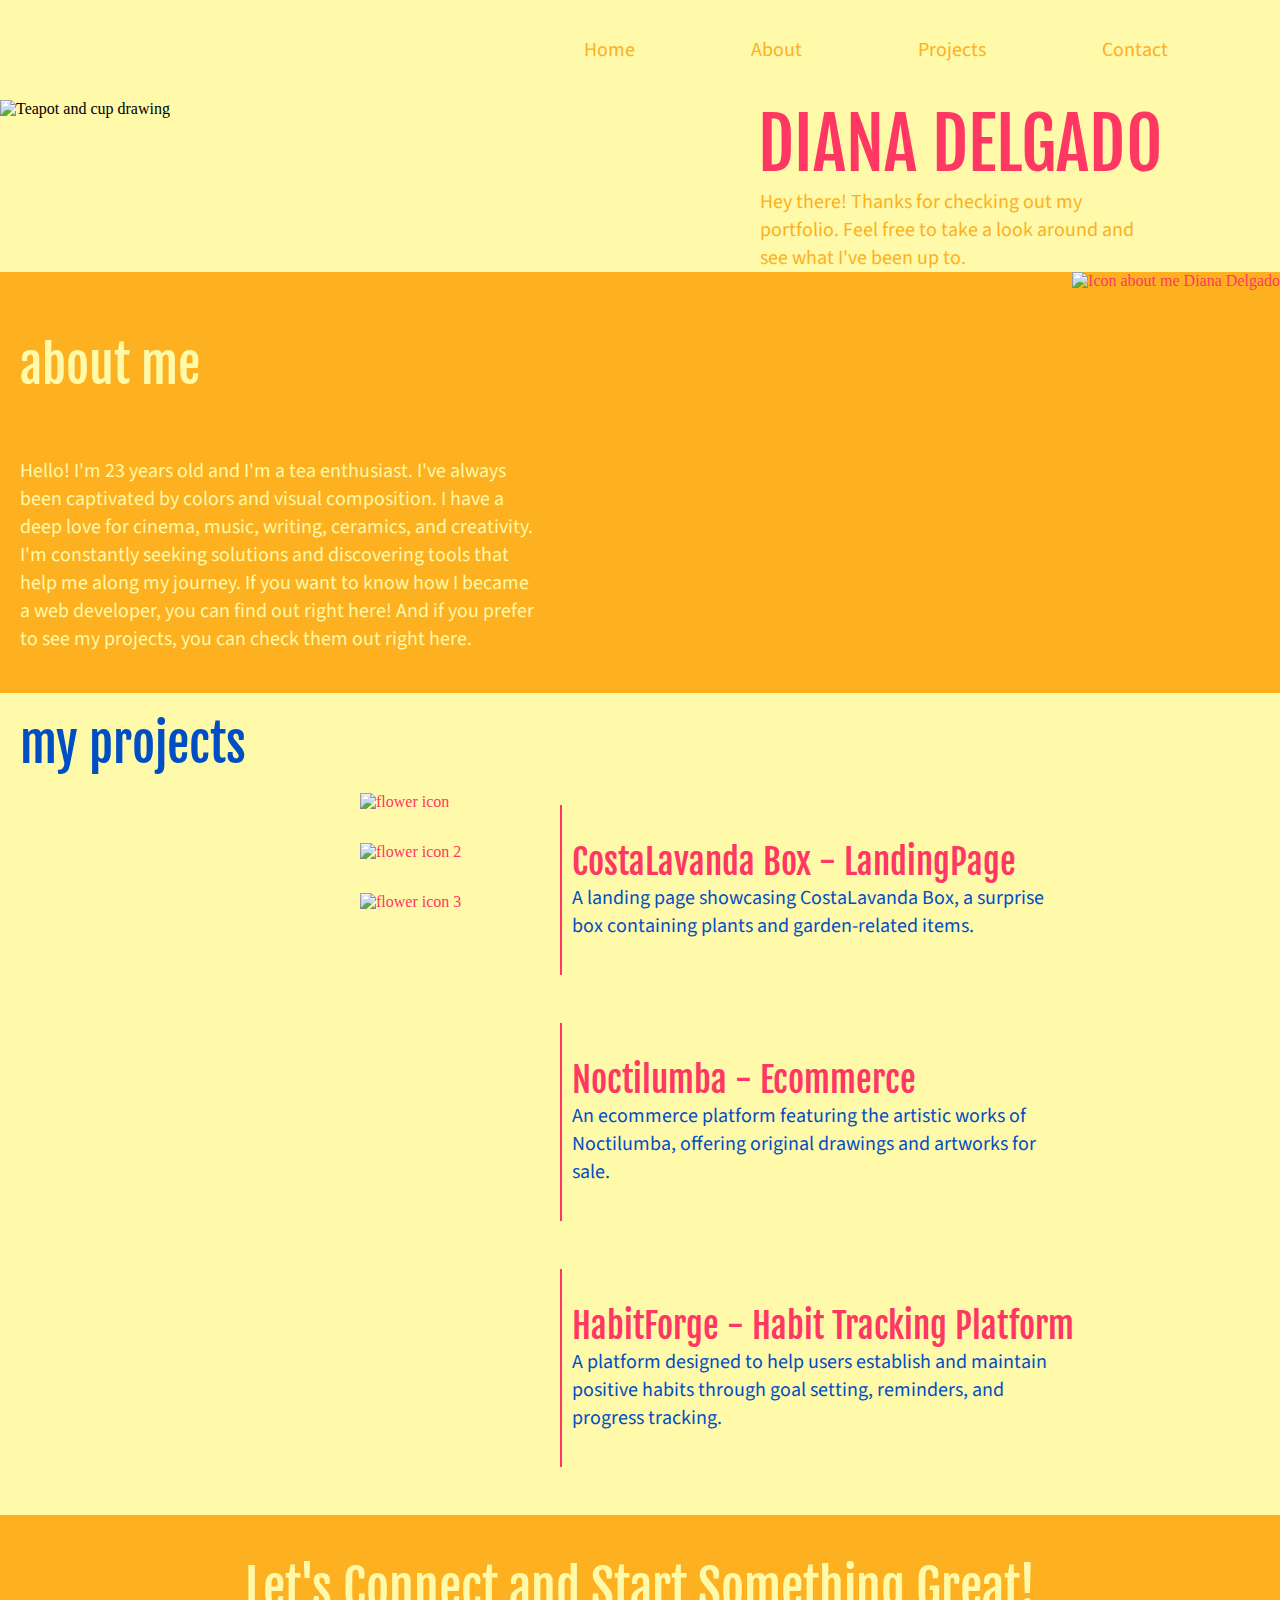
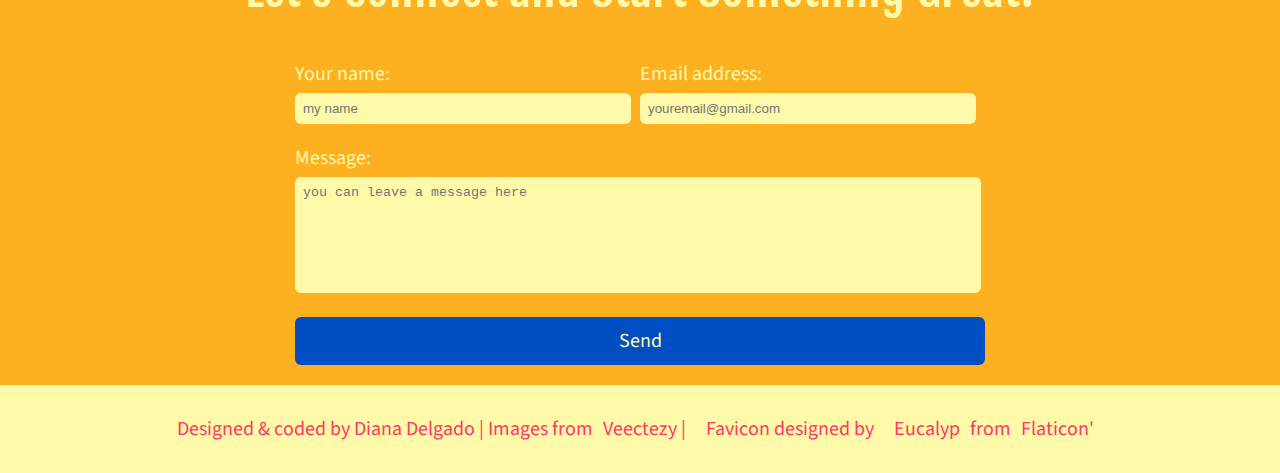
==== index.html @ bc4d961b "Add files via upload" ====
<!DOCTYPE html>
<html lang="en">
<head>
    <meta charset="UTF-8">
    <meta name="viewport" content="width=device-width, initial-scale=1.0">
    <link rel="stylesheet" href="styles.css">
    <link rel="icon" href="images/tea-favicon.png" type="image/x-icon">
    <title>Diana Delgado</title>   
    <link rel="preconnect" href="https://fonts.googleapis.com">
    <link rel="preconnect" href="https://fonts.gstatic.com" crossorigin>
    <link href="https://fonts.googleapis.com/css2?family=Yellowtail&display=swap" rel="stylesheet">
    <link href="https://fonts.googleapis.com/css2?family=Fjalla+One&family=Yellowtail&display=swap" rel="stylesheet">
    <link href="https://fonts.googleapis.com/css2?family=Fjalla+One&family=Source+Sans+3:ital,wght@0,200..900;1,200..900&family=Yellowtail&display=swap" rel="stylesheet">
</head>
<body>
    <!--Header-->
    <header id="header">
        <img src="" alt="">
        <nav>
            <ul>
                <li><a href="#home">Home</a></li>
                <li><a href="#about">About</a></li>
                <li><a href="#projects">Projects</a></li>
                <li><a href="#contact">Contact</a></li>
            </ul>
        </nav>
    </header>
    <!--Home-->
    <section id="home">
        <div id="container-home-left">
            <img src="images/teapot-and-cup.png" alt="Teapot and cup drawing">
        </div>
        <div id="container-home-right">
            <a href="#">
                <h1>DIANA DELGADO</h1>
            </a>
            <p>Hey there! Thanks for checking out my portfolio. Feel free to take a look around and see what I've been up to. </p>
            </a>
        </div>
    </section>
    <!--About me-->
    <section id="about" >
        <div id="container-about">
            <!--description-->
            <div id="left">
                <h2>about me</h2> 
                <p>Hello! I'm 23 years old and I'm a tea enthusiast. I've always been captivated by colors and visual composition. I have a deep love for cinema, music, writing, ceramics, and creativity. I'm constantly seeking solutions and discovering tools that help me along my journey. If you want to know how I became a web developer, you can find out <a href="about-me.html"> right here!</a>  And if you prefer to see my projects, you can check them out <a href="#projects"> right here.</a> </p>
            </div>               
            <!--Icon-->
            <div id="right">
                <a href="aboutme.html">
                    <img src="images/icon-about-me.png" alt="Icon about me Diana Delgado">
                </a>
            </div>
        </div>
    </section>
    <!--Projects-->
    <section id="projects" >
        <div id="container-title"> 
            <h2>my projects</h2>
        </div>
        <div id="container-projects-img">
            <!--Project 1-->
            <a href="#">
                <img src="images/camelliaall.png" alt="flower icon" class="image-project">
            </a>
            <!--Project 2-->
            <a href="#">
            <img src="images/camelliaall-1.png" alt="flower icon 2" class="image-project">
            </a>
            <!--Project 3-->
            <a href="#">
                <img src="images/camelliaall-2.png" alt="flower icon 3" class="image-project">
            </a>
        </div>
        <div id="container-projects-details">
            <!--Project 1-->
            <div class="project-details">
                <a href="#">
                    <h3 class="project-title">CostaLavanda Box - LandingPage</h>
                </a>
                <p class="project-description">A landing page showcasing CostaLavanda Box, a surprise box containing plants and garden-related items.</p>
            </div>
            <!--Project 2-->
            <div class="project-details">
                <a href="#">
                    <h3 class="project-title">Noctilumba - Ecommerce</h>
                </a>
                <p class="project-description">An ecommerce platform featuring the artistic works of Noctilumba, offering original drawings and artworks for sale.</p>
            </div>
            <!--Project 3-->
            <div class="project-details">
                <a href="#">
                    <h3 class="project-title">HabitForge - Habit Tracking Platform</h>
                </a>
                <p class="project-description">A platform designed to help users establish and maintain positive habits through goal setting, reminders, and progress tracking.</p>
            </div>
        </div>
    </section>
    <!--Contact-->
    <div id="contact" >
        <h2>Let's Connect and Start Something Great!</h2>
        <div id="container-form">
            <form>
                <div id="form-personal-information">
                    <div class="form-group">
                        <label for="name">Your name:</label>
                        <input type="text" id="name" name="name" placeholder="my name" required>
                    </div>
                    <div class="form-group">
                        <label for="email">Email address:</label>
                        <input type="email" id="email" name="email" placeholder="youremail@gmail.com" required>
                    </div>
                </div>
                <div class="form-group">
                    <label for="message">Message:</label>
                    <textarea id="message" name="message" placeholder="you can leave a message here" required></textarea>
                </div>
                <input type="submit" value="Send">
            </form>
        </div>
    </div>    
    <footer>
        <p>  Designed & coded by Diana Delgado | Images from<a href="https://es.vecteezy.com">Veectezy | <div> Favicon designed by<a href="https://www.flaticon.es/autores/eucalyp" title="Eucalyp">Eucalyp</a>from<a href="https://www.flaticon.es/" title="Flaticon">Flaticon'</a></div>
        </a></p>
    </footer>
</body> 
</html>

<!--This project was created by Diana Delgado for Jovenes a Programar. Last update: July 2024-->
---- styles.css ----
/*Fonts: 

    font-family: "Yellowtail", cursive;
    font-weight: 400;
    font-style: normal; 

    font-family: "Fjalla One", sans-serif;
    font-weight: 400;
    font-style: normal;

    font-family: "Source Sans 3", sans-serif;
    font-optical-sizing: auto;
    font-weight: <weight>;
    font-style: normal;*/

/*===GENERALITIES===*/
body {
    margin: 0;
    padding: 0;
    background: #fdb020;
}

a{
    text-decoration: none;
    color:#ff3863;
}

/*===HEADER===*/
#header {
    display: flex;
    justify-content: space-between;
    align-items: center;
    padding: 1rem;
    color: #ff3863;
    background: #fff9aa;
    font-family: "Source Sans 3", sans-serif;
    font-optical-sizing: auto;
    font-weight: 400;
    font-size: 20px;
}

#header nav ul {
    list-style-type: none;
}

#header nav ul li {
    display: inline-block;
    margin-right: 5rem;
}

#header nav ul li a {
    text-decoration: none;
    color: #fdb020;
    padding: 0.5rem 1rem;
}

#header nav ul li a:hover {
    color: #ff3863;
}

/*===HOME===*/
#home{
    background-color: #fff9aa;
    display: flex;
}

#container-home-left{
    flex: 1;
}

#container-home-left img{
    height: 500px;
}

#container-home-right{
    flex: 1;
    display: flex;
    flex-direction: column;
    justify-content: center;
    align-items: center;
}

#container-home-right h1{
    margin: 0;
    font-family: "Fjalla One", sans-serif;
    font-weight: 400;
    font-size: 70px;
    color:#ff3863;
}

#container-home-right p{
    max-width: 400px;
    margin: 0;
    font-size: 20px;
    font-family: "Source Sans 3", sans-serif;
    font-optical-sizing: auto;
    font-weight: 400;
    color: #fdb020;
}


/*===ABOUT===*/

/*general*/
#about{
    background-color: #fdb020;
}

#container-about{
    display: flex;
}

/*left information*/
#left{
    padding: 20px;
    flex: 1;
    left: 50px;
    display: flex;
    flex-direction: column;
    justify-content: center;
}

#left h2{
    font-family: "Fjalla One", sans-serif;
    font-weight: 400;
    color: #fff9aa;
    font-size: 50px;
}

#left p{
    font-size: 20px;
    font-family: "Source Sans 3", sans-serif;
    font-optical-sizing: auto;
    font-weight: 400;
    color: #fff9aa;
    display: inline-block;
}

#left p a{
    color: #fff9aa;
    position: relative;
    text-decoration: none;
}

#left p a:hover{
    color:#004EC3;
}
/*right my icon image*/
#right img{
    width: 800px;
}

#right{
    flex: 1.40;
    display: flex;
    flex-direction: column;
    align-items: end;
}

/*About me page */

#aboutme{
    background-color: #fff9aa;
    display: flex;
    align-items: center;
    align-content: center;
}
#aboutme h1{
    font-family: "Fjalla One", sans-serif;
    font-weight: 400;
    font-style: normal;
    font-size: 70px;
    color:#ff3863;
    text-align: center;

}
#aboutme p{
    font-family: "Source Sans 3", sans-serif;
    font-optical-sizing: auto;
    font-weight: 400;
    font-style: normal;
    font-size: 25px;
    max-width: 80%;
    color: #fdb020;
    text-align: left;
    margin-left: 200px;
}
#aboutme p a{
    color: #fdb020;
}
#aboutme p a:hover{
    color:#ff3863;
}


#aboutme footer{
    font-family: "Source Sans 3", sans-serif;
    font-optical-sizing: auto;
    font-weight: 400;
    font-size: 20px;
    color: #fdb020;
    padding: 0;
}

/*===PROJECTS===*/

/*general*/
#projects{
    background-color: #fff9aa;
    display: flex;
}

/*title*/
#container-title{
    flex: 1;
}

#container-title h2{
    font-family: "Fjalla One", sans-serif;
    font-weight: 400;
    color: #004EC3;
    font-size: 50px;
    margin: 20px;
}

/*images*/
#container-projects-img{
    flex: 0.50;
    display: flex;
    flex-direction: column;
    margin-top: 100px;
}
.image-project{
    width: 200px;
    margin-bottom: 2rem;
    
}

/*details*/
#container-projects-details{
    flex: 2;
    display: flex;
    flex-direction: column;
    text-align: start;
    margin-left: 20px;
    margin-top: 7rem;
}
.project-title{
    font-family: "Fjalla One", sans-serif;
    font-weight: 400;
    font-style: normal;
    font-size: 35px;
    color:#ff3863;
    padding-left: 10px;
}

.project-title a:hover{
    color:#004EC3;
}

.project-description{
    max-width: 500px;
    margin: 0;
    font-size: 20px;
    font-family: "Source Sans 3", sans-serif;
    font-optical-sizing: auto;
    font-weight: 400;
    color: #004ec3;
}

.project-details{
    margin-bottom: 3rem;
    border-left: #ff3863 solid 2px;
}


/*===CONTACT===*/

#contact h2 {
    text-align: center;
    color: #fff9aa; 
    font-family: "Fjalla One", sans-serif;
    font-weight: 400;
    font-size: 50px;
}

#container-form{
    display: flex;
    flex-direction: column;
    align-items: center;
}

form {
    max-width: 700px;
    background-color: #fdb020;
}

#form-personal-information {
    display: flex;
    justify-content: space-between;
}

.form-group {
    flex: 1;
    margin-bottom: 20px;
}

.form-group label {
    display: block;
    margin-bottom: 5px;
    color: #fff9aa;
    font-family: "Source Sans 3", sans-serif;
    font-optical-sizing: auto;
    font-weight: 400;
    font-size: 20px;
}

#name, #email{
    width: 320px;
}

.form-group input,
.form-group textarea {
    width: 100%;
    padding: 8px;
    border: 0;
    background-color: #fff9aa;
    border-radius: 6px;
}

.form-group textarea {
    height: 100px;
    width: 670px;
    resize:none;
    overflow-y: auto;
}
form input[type="submit"] {
    width: 690px;
    background-color: #004EC3; 
    color: #fff9aa;
    border: none;
    padding: 10px 20px;
    text-align: center;
    text-decoration: none;
    font-size: 16px;
    cursor: pointer;
    border-radius: 6px;
    transition: background-color 0.3s;
    font-family: "Source Sans 3", sans-serif;
    font-optical-sizing: auto;
    font-weight: 400;
    font-size: 20px;
}

form input[type="submit"]:hover {
    background-color: #02337e; 
}

/*===FOOTER===*/


footer {
    background-color: #fff9aa;
    color: #ff3863;
    padding: 10px;
    margin-top: 20px;
    display: flex;
    justify-content: center;
    align-items: center;
    font-family: "Source Sans 3", sans-serif;
    font-optical-sizing: auto;
    font-weight: 400;
    font-size: 20px;
}

footer a {
    color: #ff3863;
    text-decoration: none;
    padding: 0 10px;
}

footer a:hover {
    color:#004EC3
}
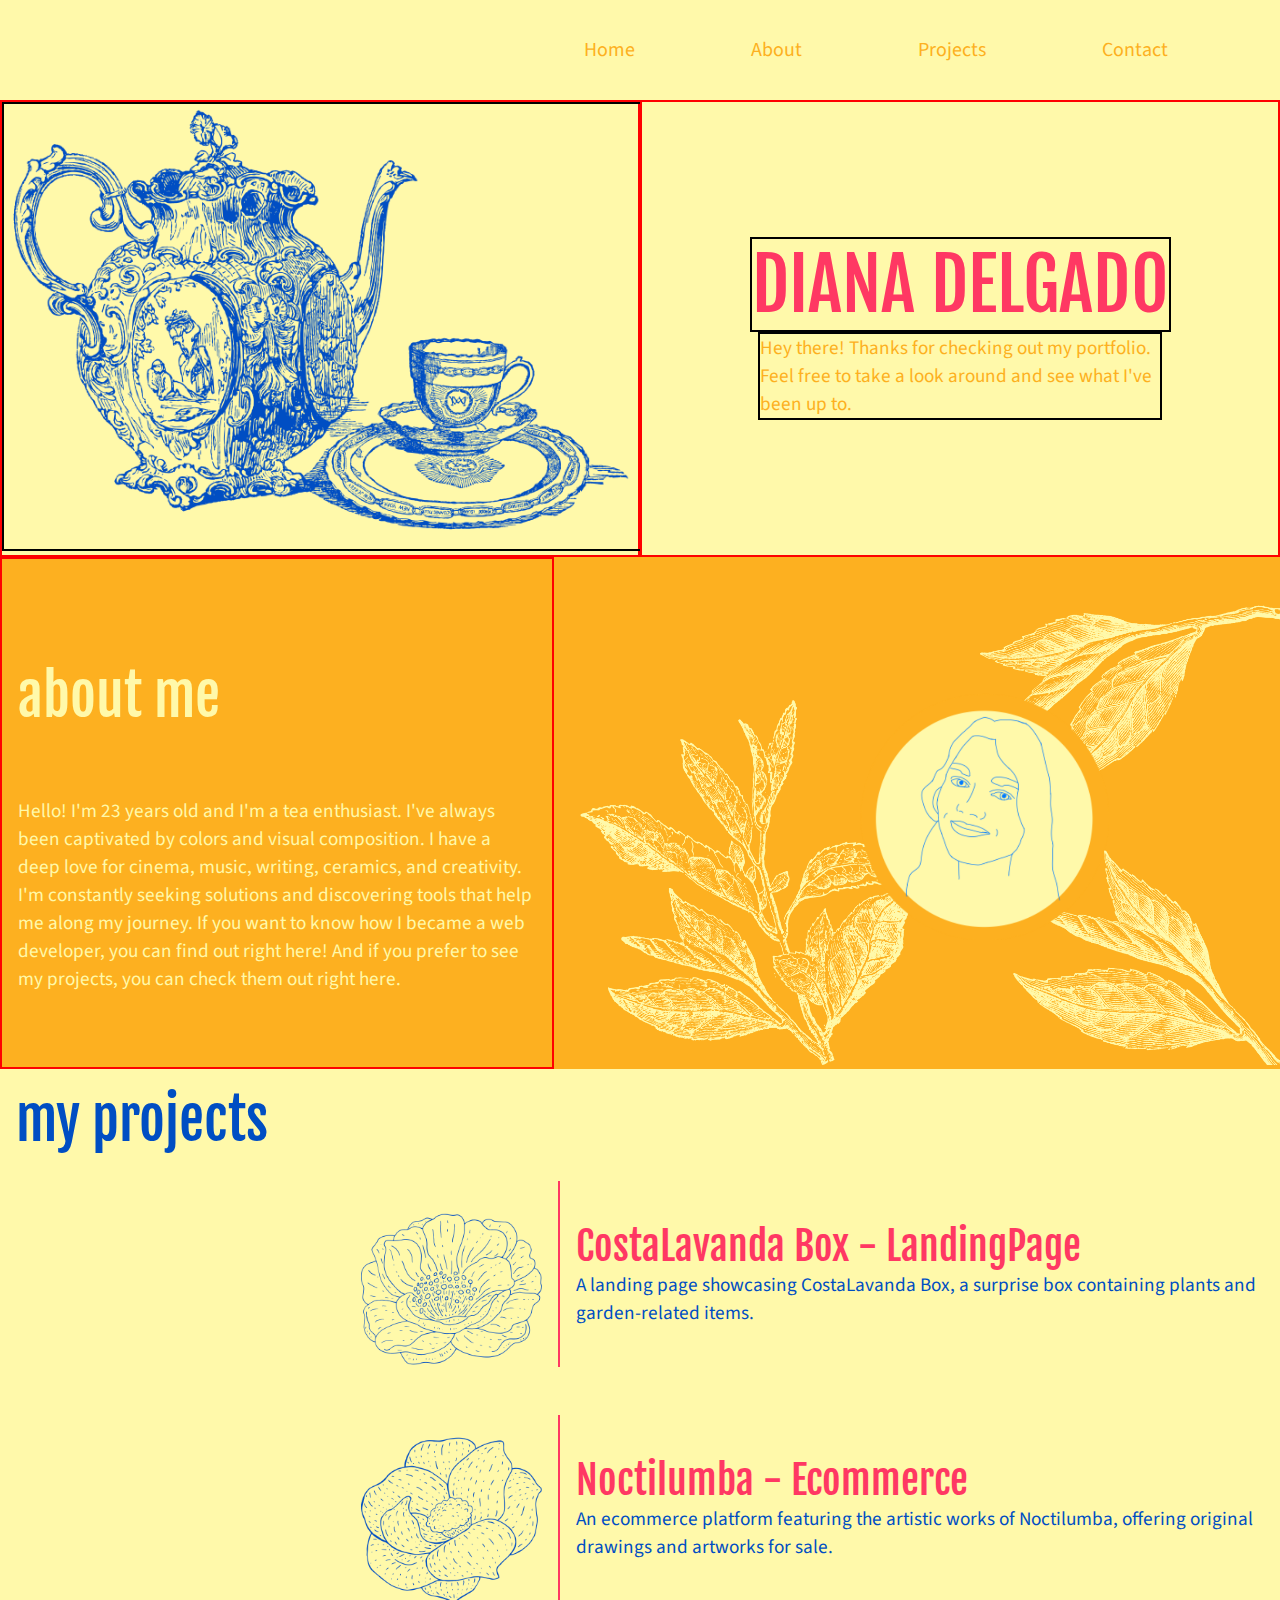
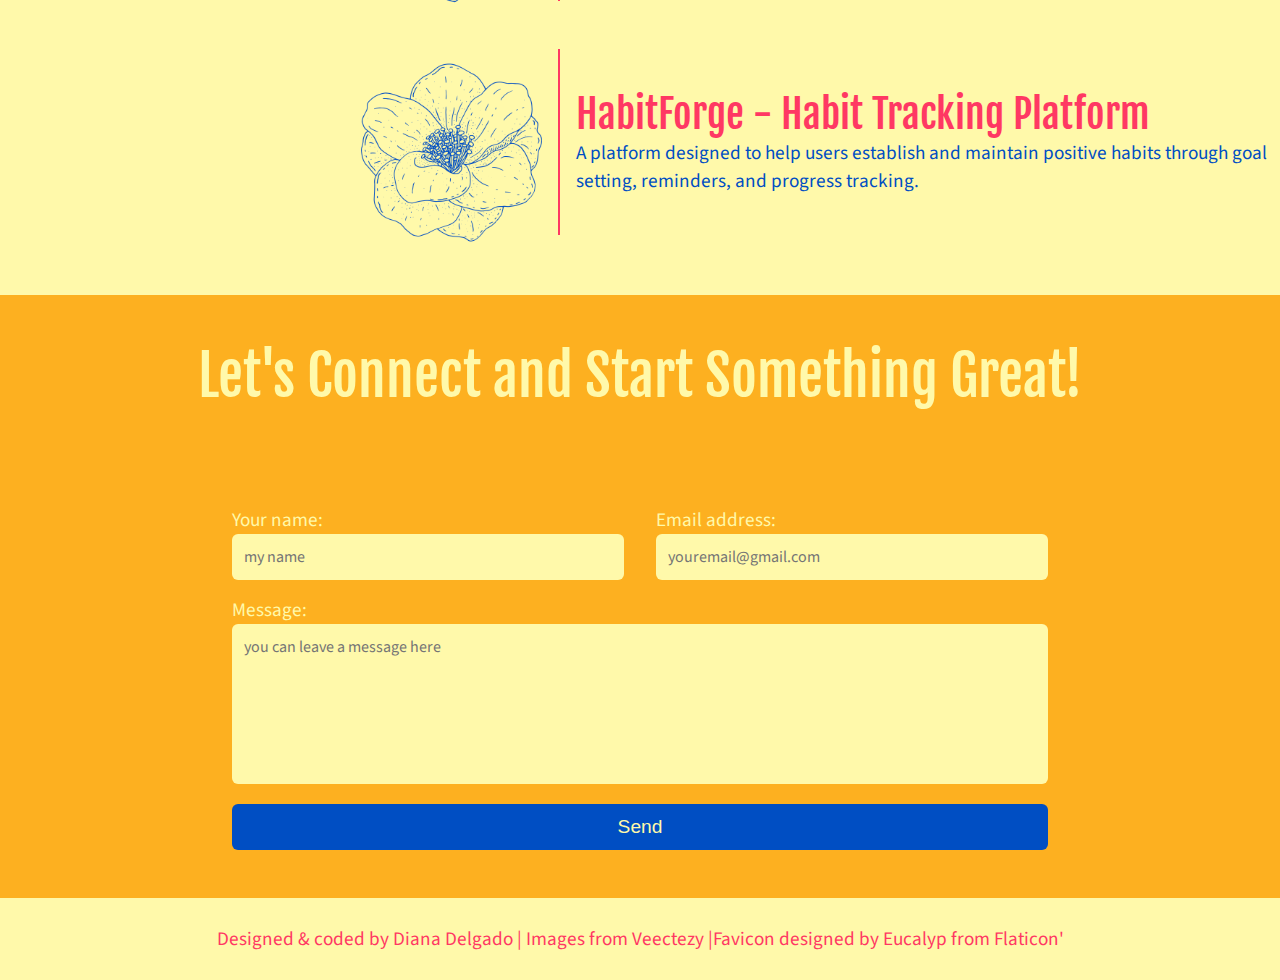
==== commit d4a5b163: "Cambios de unidades de medidas" ====
--- a/index.html
+++ b/index.html
@@ -42,13 +42,13 @@
     <section id="about" >
         <div id="container-about">
             <!--description-->
-            <div id="left">
+            <div id="left"> <!--Left-->
                 <h2>about me</h2> 
                 <p>Hello! I'm 23 years old and I'm a tea enthusiast. I've always been captivated by colors and visual composition. I have a deep love for cinema, music, writing, ceramics, and creativity. I'm constantly seeking solutions and discovering tools that help me along my journey. If you want to know how I became a web developer, you can find out <a href="about-me.html"> right here!</a>  And if you prefer to see my projects, you can check them out <a href="#projects"> right here.</a> </p>
             </div>               
             <!--Icon-->
-            <div id="right">
-                <a href="aboutme.html">
+            <div id="right"> <!--Right-->
+                <a href="about-me.html">
                     <img src="images/icon-about-me.png" alt="Icon about me Diana Delgado">
                 </a>
             </div>
@@ -98,7 +98,7 @@
         </div>
     </section>
     <!--Contact-->
-    <div id="contact" >
+    <section id="contact" >
         <h2>Let's Connect and Start Something Great!</h2>
         <div id="container-form">
             <form>
@@ -119,9 +119,10 @@
                 <input type="submit" value="Send">
             </form>
         </div>
-    </div>    
+    </section>   
+    <!--Footer-->
     <footer>
-        <p>  Designed & coded by Diana Delgado | Images from<a href="https://es.vecteezy.com">Veectezy | <div> Favicon designed by<a href="https://www.flaticon.es/autores/eucalyp" title="Eucalyp">Eucalyp</a>from<a href="https://www.flaticon.es/" title="Flaticon">Flaticon'</a></div>
+        <p>  Designed & coded by Diana Delgado  |  Images from <a href="https://es.vecteezy.com">Veectezy  |   <div> Favicon designed by <a href="https://www.flaticon.es/autores/eucalyp" title="Eucalyp"> Eucalyp </a>from <a href="https://www.flaticon.es/" title="Flaticon">Flaticon'</a></div>
         </a></p>
     </footer>
 </body> 
--- a/styles.css
+++ b/styles.css
@@ -1,5 +1,4 @@
 /*Fonts: 
-
     font-family: "Yellowtail", cursive;
     font-weight: 400;
     font-style: normal; 
@@ -11,13 +10,19 @@
     font-family: "Source Sans 3", sans-serif;
     font-optical-sizing: auto;
     font-weight: <weight>;
-    font-style: normal;*/
+    font-style: normal;
+    
+    
+    Recomendaciones: usar REM Y PORCENTAJES */
+
 
 /*===GENERALITIES===*/
+
 body {
     margin: 0;
     padding: 0;
     background: #fdb020;
+    font-size: 1rem;
 }
 
 a{
@@ -36,7 +41,7 @@
     font-family: "Source Sans 3", sans-serif;
     font-optical-sizing: auto;
     font-weight: 400;
-    font-size: 20px;
+    font-size: 1.25rem;
 }
 
 #header nav ul {
@@ -49,7 +54,6 @@
 }
 
 #header nav ul li a {
-    text-decoration: none;
     color: #fdb020;
     padding: 0.5rem 1rem;
 }
@@ -66,10 +70,12 @@
 
 #container-home-left{
     flex: 1;
+    border: red 2px solid;
 }
 
 #container-home-left img{
-    height: 500px;
+    width:  100%;
+    border: black 2px solid;
 }
 
 #container-home-right{
@@ -78,24 +84,29 @@
     flex-direction: column;
     justify-content: center;
     align-items: center;
+    border: red 2px solid;
 }
 
 #container-home-right h1{
     margin: 0;
     font-family: "Fjalla One", sans-serif;
     font-weight: 400;
-    font-size: 70px;
+    font-size: 4.5rem;
     color:#ff3863;
+    border: black 2px solid;
+
 }
 
 #container-home-right p{
     max-width: 400px;
     margin: 0;
-    font-size: 20px;
+    font-size:  1.2rem;
     font-family: "Source Sans 3", sans-serif;
     font-optical-sizing: auto;
     font-weight: 400;
     color: #fdb020;
+    border: black 2px solid;
+
 }
 
 
@@ -106,29 +117,30 @@
     background-color: #fdb020;
 }
 
-#container-about{
+#about #container-about{
     display: flex;
 }
 
 /*left information*/
-#left{
-    padding: 20px;
-    flex: 1;
-    left: 50px;
+#about #container-about #left{
+    padding: 1rem;
+    flex: 1;
     display: flex;
     flex-direction: column;
     justify-content: center;
-}
-
-#left h2{
-    font-family: "Fjalla One", sans-serif;
-    font-weight: 400;
-    color: #fff9aa;
-    font-size: 50px;
+    border: red 2px solid;
+
+}
+
+#about #container-about #left h2{
+    font-family: "Fjalla One", sans-serif;
+    font-weight: 400;
+    color: #fff9aa;
+    font-size: 3.5rem;
 }
 
 #left p{
-    font-size: 20px;
+    font-size: 1.2rem;
     font-family: "Source Sans 3", sans-serif;
     font-optical-sizing: auto;
     font-weight: 400;
@@ -147,7 +159,7 @@
 }
 /*right my icon image*/
 #right img{
-    width: 800px;
+    width: 100%;
 }
 
 #right{
@@ -157,50 +169,6 @@
     align-items: end;
 }
 
-/*About me page */
-
-#aboutme{
-    background-color: #fff9aa;
-    display: flex;
-    align-items: center;
-    align-content: center;
-}
-#aboutme h1{
-    font-family: "Fjalla One", sans-serif;
-    font-weight: 400;
-    font-style: normal;
-    font-size: 70px;
-    color:#ff3863;
-    text-align: center;
-
-}
-#aboutme p{
-    font-family: "Source Sans 3", sans-serif;
-    font-optical-sizing: auto;
-    font-weight: 400;
-    font-style: normal;
-    font-size: 25px;
-    max-width: 80%;
-    color: #fdb020;
-    text-align: left;
-    margin-left: 200px;
-}
-#aboutme p a{
-    color: #fdb020;
-}
-#aboutme p a:hover{
-    color:#ff3863;
-}
-
-
-#aboutme footer{
-    font-family: "Source Sans 3", sans-serif;
-    font-optical-sizing: auto;
-    font-weight: 400;
-    font-size: 20px;
-    color: #fdb020;
-    padding: 0;
-}
 
 /*===PROJECTS===*/
 
@@ -219,8 +187,8 @@
     font-family: "Fjalla One", sans-serif;
     font-weight: 400;
     color: #004EC3;
-    font-size: 50px;
-    margin: 20px;
+    font-size: 3.5rem;
+    margin: 1rem;
 }
 
 /*images*/
@@ -228,12 +196,12 @@
     flex: 0.50;
     display: flex;
     flex-direction: column;
-    margin-top: 100px;
-}
+    margin-top: 8rem;
+}
+
 .image-project{
-    width: 200px;
-    margin-bottom: 2rem;
-    
+    width: 100%;
+    margin-bottom: 3rem;
 }
 
 /*details*/
@@ -242,16 +210,16 @@
     display: flex;
     flex-direction: column;
     text-align: start;
-    margin-left: 20px;
+    margin-left: 1rem;
     margin-top: 7rem;
 }
 .project-title{
     font-family: "Fjalla One", sans-serif;
     font-weight: 400;
     font-style: normal;
-    font-size: 35px;
+    font-size: 2.5rem;
     color:#ff3863;
-    padding-left: 10px;
+    padding-left: 1rem;
 }
 
 .project-title a:hover{
@@ -259,9 +227,9 @@
 }
 
 .project-description{
-    max-width: 500px;
+    max-width: 100%; 
     margin: 0;
-    font-size: 20px;
+    font-size: 1.2rem;
     font-family: "Source Sans 3", sans-serif;
     font-optical-sizing: auto;
     font-weight: 400;
@@ -281,80 +249,78 @@
     color: #fff9aa; 
     font-family: "Fjalla One", sans-serif;
     font-weight: 400;
-    font-size: 50px;
-}
-
-#container-form{
-    display: flex;
-    flex-direction: column;
-    align-items: center;
+    font-size: 3.5rem;
+}
+
+#container-form {
+    display: flex;
+    justify-content: center;
+    padding: 1rem;
 }
 
 form {
-    max-width: 700px;
-    background-color: #fdb020;
+    max-width: 55rem;
+    width: 100%; 
+    background-color: transparent;
+    padding: 2rem; /* Espacio interno alrededor del formulario */
+    box-sizing: border-box;
 }
 
 #form-personal-information {
     display: flex;
     justify-content: space-between;
+    gap: 2rem;
 }
 
 .form-group {
     flex: 1;
-    margin-bottom: 20px;
-}
-
-.form-group label {
-    display: block;
-    margin-bottom: 5px;
-    color: #fff9aa;
-    font-family: "Source Sans 3", sans-serif;
-    font-optical-sizing: auto;
-    font-weight: 400;
-    font-size: 20px;
-}
-
-#name, #email{
-    width: 320px;
+    margin-bottom: 1rem;
+}
+
+.form-group label{
+    color: #fff9aa;
+    font-family: "Source Sans 3", sans-serif;
+    font-optical-sizing: auto;
+    font-weight: 400;
+    font-size: 1.2rem;
 }
 
 .form-group input,
 .form-group textarea {
     width: 100%;
-    padding: 8px;
-    border: 0;
+    padding: 0.75rem;
     background-color: #fff9aa;
     border-radius: 6px;
+    border: 0;
+    font-size: 1rem;
+    font-family: "Source Sans 3", sans-serif;
+    font-optical-sizing: auto;
+    font-weight: 400;
+    box-sizing: border-box;
 }
 
 .form-group textarea {
-    height: 100px;
-    width: 670px;
-    resize:none;
-    overflow-y: auto;
-}
+    height: 10rem;
+    resize: none;
+}
+
 form input[type="submit"] {
-    width: 690px;
+    width: 100%;
+    padding: 0.75rem;
     background-color: #004EC3; 
     color: #fff9aa;
     border: none;
-    padding: 10px 20px;
-    text-align: center;
-    text-decoration: none;
-    font-size: 16px;
     cursor: pointer;
     border-radius: 6px;
     transition: background-color 0.3s;
-    font-family: "Source Sans 3", sans-serif;
-    font-optical-sizing: auto;
-    font-weight: 400;
-    font-size: 20px;
+    font-size: 1.2rem;
 }
 
 form input[type="submit"]:hover {
-    background-color: #02337e; 
-}
+    background-color: #02337e;
+}
+
+
 
 /*===FOOTER===*/
 
@@ -362,21 +328,20 @@
 footer {
     background-color: #fff9aa;
     color: #ff3863;
-    padding: 10px;
-    margin-top: 20px;
+    padding: 0.5rem;
     display: flex;
     justify-content: center;
     align-items: center;
     font-family: "Source Sans 3", sans-serif;
     font-optical-sizing: auto;
     font-weight: 400;
-    font-size: 20px;
+    font-size: 1.2rem;
 }
 
 footer a {
     color: #ff3863;
     text-decoration: none;
-    padding: 0 10px;
+    
 }
 
 footer a:hover {
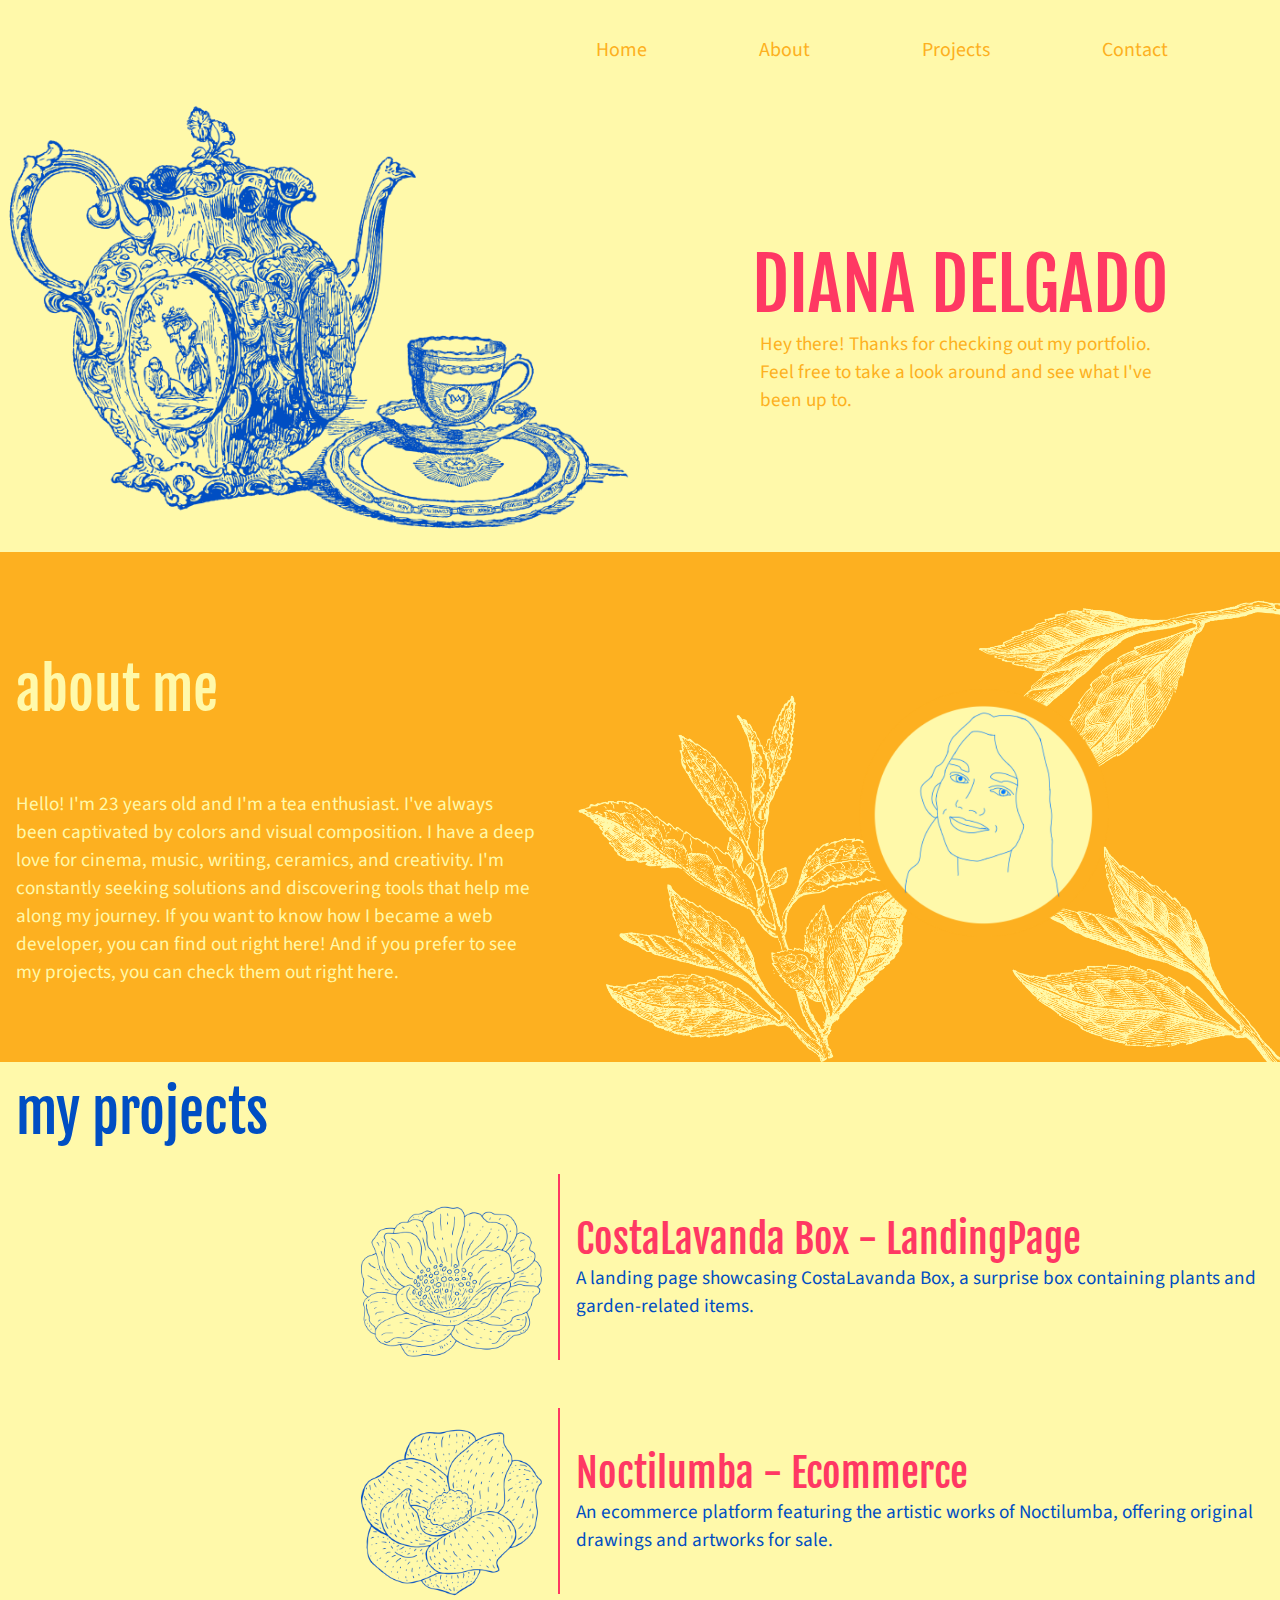
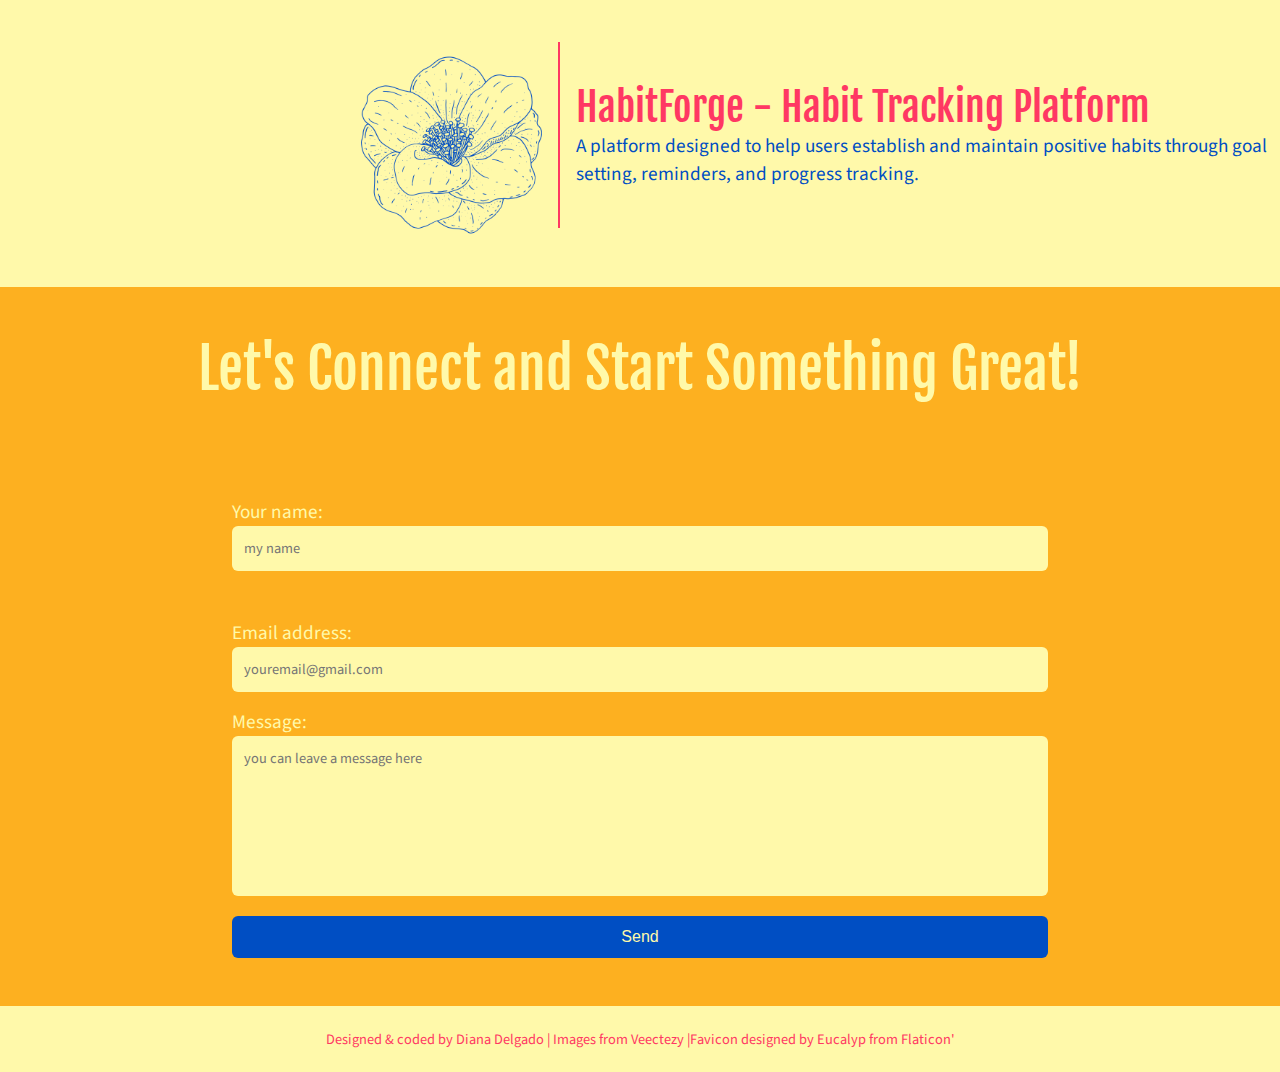
==== commit 83d774ae: "avanzando en el diseño responsive" ====
--- a/index.html
+++ b/index.html
@@ -6,18 +6,22 @@
     <link rel="stylesheet" href="styles.css">
     <link rel="icon" href="images/tea-favicon.png" type="image/x-icon">
     <title>Diana Delgado</title>   
+    <link rel="stylesheet" href="https://cdn.jsdelivr.net/npm/bootstrap-icons@1.11.3/font/bootstrap-icons.min.css">
     <link rel="preconnect" href="https://fonts.googleapis.com">
     <link rel="preconnect" href="https://fonts.gstatic.com" crossorigin>
     <link href="https://fonts.googleapis.com/css2?family=Yellowtail&display=swap" rel="stylesheet">
     <link href="https://fonts.googleapis.com/css2?family=Fjalla+One&family=Yellowtail&display=swap" rel="stylesheet">
     <link href="https://fonts.googleapis.com/css2?family=Fjalla+One&family=Source+Sans+3:ital,wght@0,200..900;1,200..900&family=Yellowtail&display=swap" rel="stylesheet">
+    
 </head>
 <body>
     <!--Header-->
     <header id="header">
         <img src="" alt="">
-        <nav>
-            <ul>
+        <button id="open" class="open-menu" ><i class="bi bi-list"></i></button>
+        <nav class="nav" id="nav">
+            <button class="close-menu" id="close"><i class="bi bi-x"></i></button>
+            <ul class="nav-list">
                 <li><a href="#home">Home</a></li>
                 <li><a href="#about">About</a></li>
                 <li><a href="#projects">Projects</a></li>
@@ -44,12 +48,13 @@
             <!--description-->
             <div id="left"> <!--Left-->
                 <h2>about me</h2> 
+                <img src="images/icon-responsive.png" id="small-icon-aboutme" alt="Icon about me Diana Delgado">
                 <p>Hello! I'm 23 years old and I'm a tea enthusiast. I've always been captivated by colors and visual composition. I have a deep love for cinema, music, writing, ceramics, and creativity. I'm constantly seeking solutions and discovering tools that help me along my journey. If you want to know how I became a web developer, you can find out <a href="about-me.html"> right here!</a>  And if you prefer to see my projects, you can check them out <a href="#projects"> right here.</a> </p>
             </div>               
             <!--Icon-->
             <div id="right"> <!--Right-->
                 <a href="about-me.html">
-                    <img src="images/icon-about-me.png" alt="Icon about me Diana Delgado">
+                    <img src="images/icon-about-me.png" id="big-icon-aboutme" alt="Icon about me Diana Delgado">
                 </a>
             </div>
         </div>
@@ -125,6 +130,7 @@
         <p>  Designed & coded by Diana Delgado  |  Images from <a href="https://es.vecteezy.com">Veectezy  |   <div> Favicon designed by <a href="https://www.flaticon.es/autores/eucalyp" title="Eucalyp"> Eucalyp </a>from <a href="https://www.flaticon.es/" title="Flaticon">Flaticon'</a></div>
         </a></p>
     </footer>
+    <script src="main.js"></script>
 </body> 
 </html>
 
--- a/styles.css
+++ b/styles.css
@@ -46,6 +46,7 @@
 
 #header nav ul {
     list-style-type: none;
+    display: flex;
 }
 
 #header nav ul li {
@@ -62,6 +63,10 @@
     color: #ff3863;
 }
 
+.open-menu,
+.close-menu{
+    display: none;
+}
 /*===HOME===*/
 #home{
     background-color: #fff9aa;
@@ -70,12 +75,10 @@
 
 #container-home-left{
     flex: 1;
-    border: red 2px solid;
 }
 
 #container-home-left img{
     width:  100%;
-    border: black 2px solid;
 }
 
 #container-home-right{
@@ -84,7 +87,6 @@
     flex-direction: column;
     justify-content: center;
     align-items: center;
-    border: red 2px solid;
 }
 
 #container-home-right h1{
@@ -93,8 +95,6 @@
     font-weight: 400;
     font-size: 4.5rem;
     color:#ff3863;
-    border: black 2px solid;
-
 }
 
 #container-home-right p{
@@ -105,8 +105,6 @@
     font-optical-sizing: auto;
     font-weight: 400;
     color: #fdb020;
-    border: black 2px solid;
-
 }
 
 
@@ -128,8 +126,6 @@
     display: flex;
     flex-direction: column;
     justify-content: center;
-    border: red 2px solid;
-
 }
 
 #about #container-about #left h2{
@@ -169,7 +165,13 @@
     align-items: end;
 }
 
-
+#small-icon-aboutme{
+    display: none;
+}
+
+#big-icon-aboutme{
+    display: block;
+}
 /*===PROJECTS===*/
 
 /*general*/
@@ -347,3 +349,130 @@
 footer a:hover {
     color:#004EC3
 }
+
+/*===RESPONSIVE==*/
+@media screen and (max-width: 480px) {
+
+    /* HOME */
+    #home {
+        flex-direction: column;
+    }
+
+    #container-home-right {
+        order: 1;
+    }
+
+    #container-home-left {
+        order: 2;
+    }
+
+    #container-home-left img {
+
+        width: 100%;
+        margin-top: 2rem;
+    }
+
+    #container-home-right h1 {
+        font-size: 2.5rem;
+    }
+
+    #container-home-right p {
+        font-size: 1rem;
+        text-align: center;
+        padding: 1rem;
+        margin: 1rem;
+    }
+
+    /* ABOUT*/
+
+    #about #container-about {
+        flex-direction: column;
+    }
+
+    #left h2{
+        text-align: center;
+        margin: 1rem;
+    }
+    #left  {
+        padding: 0.5rem;
+        margin: 0;
+    }
+    
+    #big-icon-aboutme{
+        display: none;
+    }
+
+    #small-icon-aboutme{
+        display: block;
+    }
+}
+    /* Projects section */
+    
+
+    /* Contact section */
+    #form-personal-information {
+        flex-direction: column;
+    }
+
+    .form-group input, 
+    .form-group textarea {
+        font-size: 0.9rem;
+    }
+
+    form input[type="submit"] {
+        font-size: 1rem;
+    }
+
+    /* Footer */
+    footer {
+        font-size: 0.9rem;
+        text-align: center;
+    }
+
+
+@media screen and (max-width: 768px) {
+    .open-menu,
+    .close-menu {
+        display: block;
+        border: 0;
+        font-size: 2rem;
+        background-color: transparent;
+        cursor: pointer;
+    }
+
+    .open-menu{
+        color: #ff3863;
+    }
+
+    .close-menu{
+        color: #fff9aa;
+    }
+    .nav {
+        opacity: 0;
+        visibility: hidden;
+        display: flex;
+        flex-direction: column;
+        align-items: end;
+        gap: 1rem;
+        position: absolute;
+        top: 0;
+        right: 0;
+        background-color: #ce3c5b;
+        padding: 1rem;
+        bottom: 0;
+        box-shadow: 0 0 0 100vmax #921f383f;
+    }
+
+    .nav-visible{
+        opacity: 1;
+        visibility: visible;
+    }
+
+    .nav-list{
+        flex-direction: column;
+    }
+
+    #header nav ul li a {
+        color: #fff9aa;
+    }
+}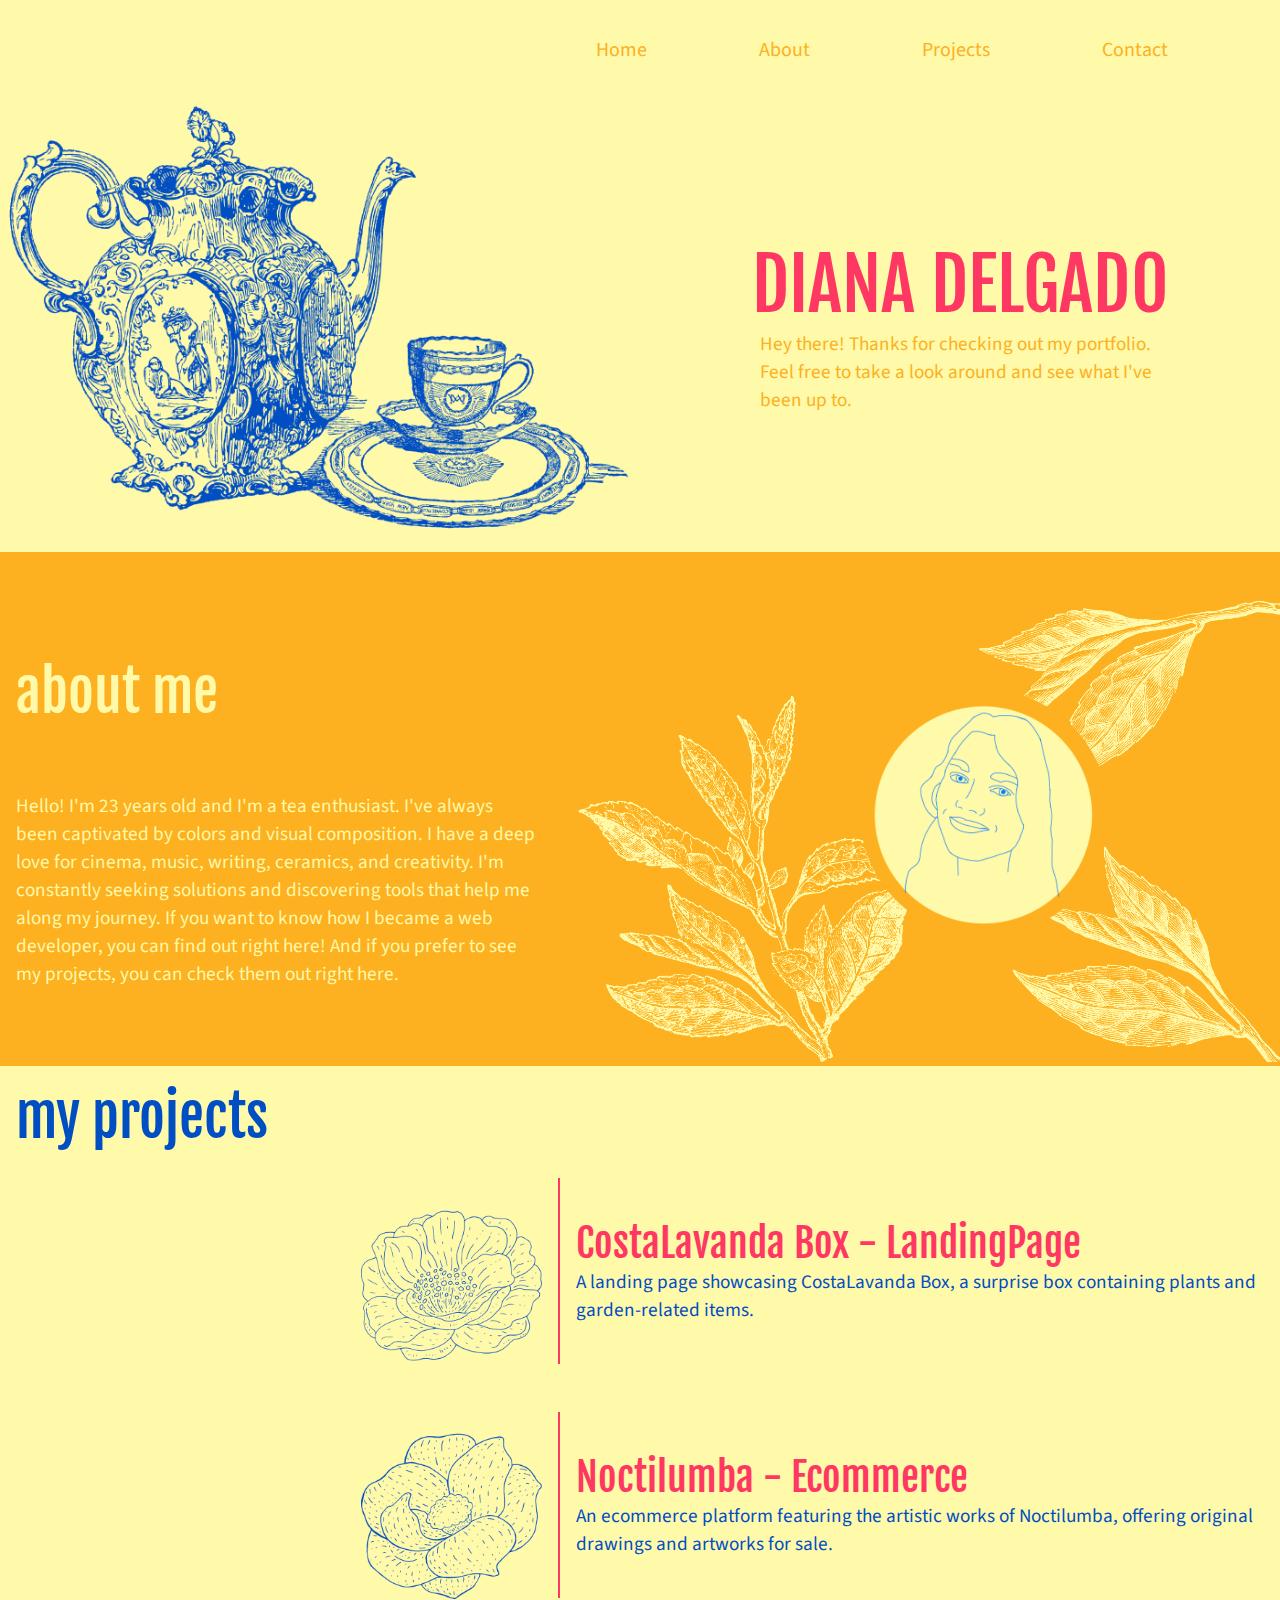
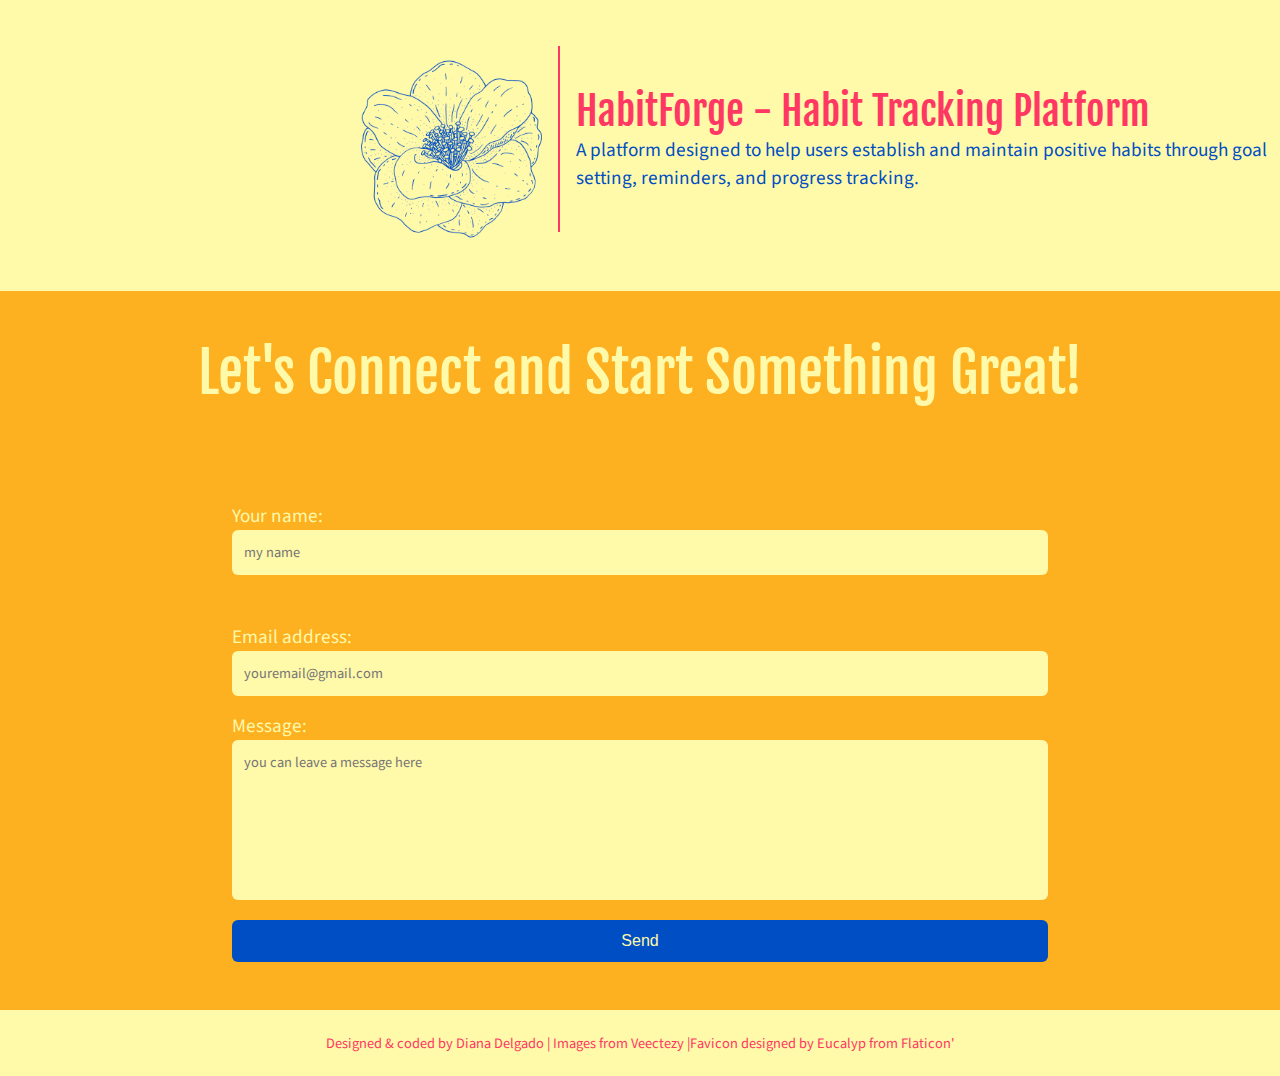
==== commit c492fcdf: "Update index.html" ====
--- a/index.html
+++ b/index.html
@@ -6,22 +6,18 @@
     <link rel="stylesheet" href="styles.css">
     <link rel="icon" href="images/tea-favicon.png" type="image/x-icon">
     <title>Diana Delgado</title>   
-    <link rel="stylesheet" href="https://cdn.jsdelivr.net/npm/bootstrap-icons@1.11.3/font/bootstrap-icons.min.css">
     <link rel="preconnect" href="https://fonts.googleapis.com">
     <link rel="preconnect" href="https://fonts.gstatic.com" crossorigin>
     <link href="https://fonts.googleapis.com/css2?family=Yellowtail&display=swap" rel="stylesheet">
     <link href="https://fonts.googleapis.com/css2?family=Fjalla+One&family=Yellowtail&display=swap" rel="stylesheet">
     <link href="https://fonts.googleapis.com/css2?family=Fjalla+One&family=Source+Sans+3:ital,wght@0,200..900;1,200..900&family=Yellowtail&display=swap" rel="stylesheet">
-    
 </head>
 <body>
     <!--Header-->
     <header id="header">
         <img src="" alt="">
-        <button id="open" class="open-menu" ><i class="bi bi-list"></i></button>
-        <nav class="nav" id="nav">
-            <button class="close-menu" id="close"><i class="bi bi-x"></i></button>
-            <ul class="nav-list">
+        <nav>
+            <ul>
                 <li><a href="#home">Home</a></li>
                 <li><a href="#about">About</a></li>
                 <li><a href="#projects">Projects</a></li>
@@ -48,13 +44,12 @@
             <!--description-->
             <div id="left"> <!--Left-->
                 <h2>about me</h2> 
-                <img src="images/icon-responsive.png" id="small-icon-aboutme" alt="Icon about me Diana Delgado">
                 <p>Hello! I'm 23 years old and I'm a tea enthusiast. I've always been captivated by colors and visual composition. I have a deep love for cinema, music, writing, ceramics, and creativity. I'm constantly seeking solutions and discovering tools that help me along my journey. If you want to know how I became a web developer, you can find out <a href="about-me.html"> right here!</a>  And if you prefer to see my projects, you can check them out <a href="#projects"> right here.</a> </p>
             </div>               
             <!--Icon-->
             <div id="right"> <!--Right-->
                 <a href="about-me.html">
-                    <img src="images/icon-about-me.png" id="big-icon-aboutme" alt="Icon about me Diana Delgado">
+                    <img src="images/icon-about-me.png" alt="Icon about me Diana Delgado">
                 </a>
             </div>
         </div>
@@ -130,8 +125,7 @@
         <p>  Designed & coded by Diana Delgado  |  Images from <a href="https://es.vecteezy.com">Veectezy  |   <div> Favicon designed by <a href="https://www.flaticon.es/autores/eucalyp" title="Eucalyp"> Eucalyp </a>from <a href="https://www.flaticon.es/" title="Flaticon">Flaticon'</a></div>
         </a></p>
     </footer>
-    <script src="main.js"></script>
 </body> 
 </html>
 
-<!--This project was created by Diana Delgado for Jovenes a Programar. Last update: July 2024-->+<!--This project was created by Diana Delgado for Jovenes a Programar. Last update: September 2024-->
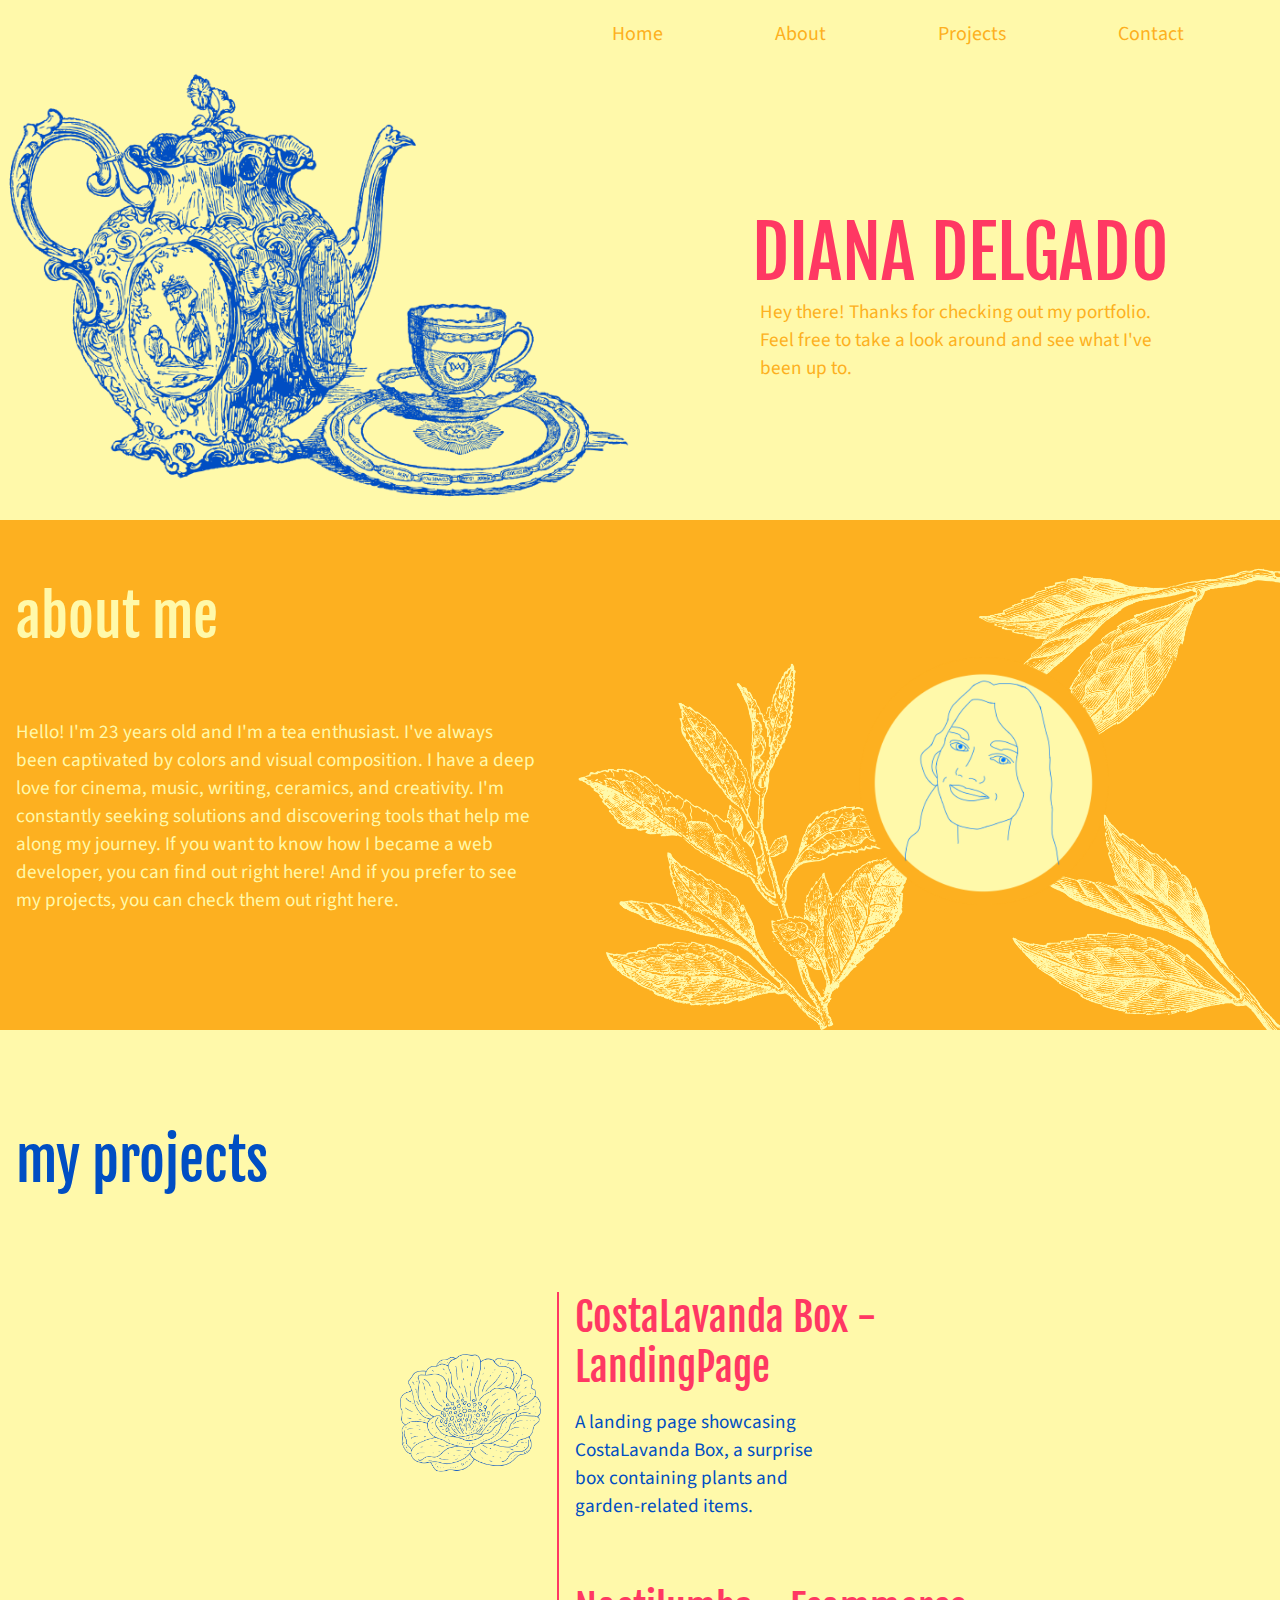
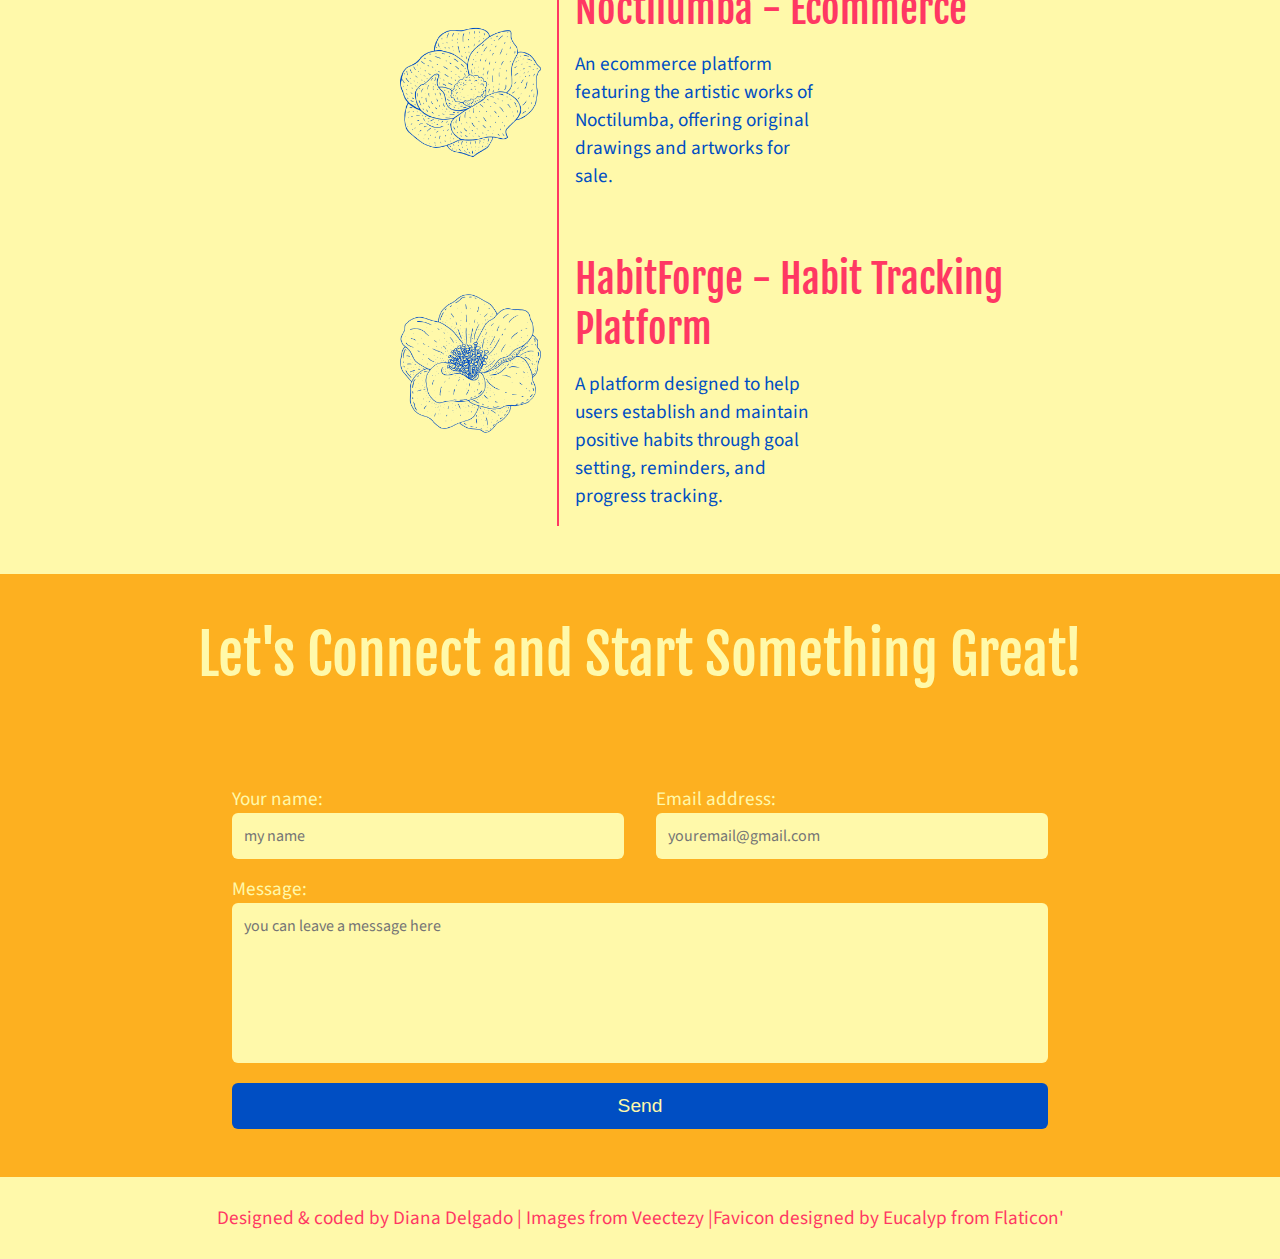
==== commit 580359f1: "arreglos y continuacion de responsive" ====
--- a/index.html
+++ b/index.html
@@ -6,30 +6,35 @@
     <link rel="stylesheet" href="styles.css">
     <link rel="icon" href="images/tea-favicon.png" type="image/x-icon">
     <title>Diana Delgado</title>   
+    <link rel="stylesheet" href="https://cdn.jsdelivr.net/npm/bootstrap-icons@1.11.3/font/bootstrap-icons.min.css">
     <link rel="preconnect" href="https://fonts.googleapis.com">
     <link rel="preconnect" href="https://fonts.gstatic.com" crossorigin>
     <link href="https://fonts.googleapis.com/css2?family=Yellowtail&display=swap" rel="stylesheet">
     <link href="https://fonts.googleapis.com/css2?family=Fjalla+One&family=Yellowtail&display=swap" rel="stylesheet">
     <link href="https://fonts.googleapis.com/css2?family=Fjalla+One&family=Source+Sans+3:ital,wght@0,200..900;1,200..900&family=Yellowtail&display=swap" rel="stylesheet">
+    
 </head>
 <body>
     <!--Header-->
     <header id="header">
-        <img src="" alt="">
-        <nav>
-            <ul>
-                <li><a href="#home">Home</a></li>
-                <li><a href="#about">About</a></li>
-                <li><a href="#projects">Projects</a></li>
-                <li><a href="#contact">Contact</a></li>
+        <button class="open-menu" id="open"><i class="bi bi-list"></i></button>
+        <nav class="nav" id="nav">
+            <button class="close-menu" id="close"><i class="bi bi-x"></i></button>
+            <ul class="nav-list">
+                <li><a href="#home-section">Home</a></li>
+                <li><a href="#about-section">About</a></li>
+                <li><a href="#project-section">Projects</a></li>
+                <li><a href="#contact-section">Contact</a></li>
             </ul>
         </nav>
     </header>
     <!--Home-->
-    <section id="home">
+    <section id="home-section">
+        <!--Image-->
         <div id="container-home-left">
             <img src="images/teapot-and-cup.png" alt="Teapot and cup drawing">
         </div>
+        <!--Name and introduction-->
         <div id="container-home-right">
             <a href="#">
                 <h1>DIANA DELGADO</h1>
@@ -39,66 +44,70 @@
         </div>
     </section>
     <!--About me-->
-    <section id="about" >
-        <div id="container-about">
-            <!--description-->
-            <div id="left"> <!--Left-->
-                <h2>about me</h2> 
-                <p>Hello! I'm 23 years old and I'm a tea enthusiast. I've always been captivated by colors and visual composition. I have a deep love for cinema, music, writing, ceramics, and creativity. I'm constantly seeking solutions and discovering tools that help me along my journey. If you want to know how I became a web developer, you can find out <a href="about-me.html"> right here!</a>  And if you prefer to see my projects, you can check them out <a href="#projects"> right here.</a> </p>
-            </div>               
-            <!--Icon-->
-            <div id="right"> <!--Right-->
-                <a href="about-me.html">
-                    <img src="images/icon-about-me.png" alt="Icon about me Diana Delgado">
-                </a>
-            </div>
+    <section id="about-section" >
+        <!--description-->
+        <div id="container-about-left"> 
+            <h2>about me</h2> 
+            <!--small icon-->
+            <img src="images/icon-responsive.png" id="small-icon-aboutme" alt="Icon about me Diana Delgado">
+            <p>Hello! I'm 23 years old and I'm a tea enthusiast. I've always been captivated by colors and visual composition. I have a deep love for cinema, music, writing, ceramics, and creativity. I'm constantly seeking solutions and discovering tools that help me along my journey. If you want to know how I became a web developer, you can find out <a href="about-me.html"> right here!</a>  And if you prefer to see my projects, you can check them out <a href="#projects"> right here.</a> </p>
+        </div>               
+        <!--Icon-->
+        <div id="container-about-right"> 
+            <!--Big and medium icon-->
+            <a href="about-me.html">
+                <img src="images/icon-about-me.png" id="big-icon-aboutme" alt="Icon about me Diana Delgado">
+                <img src="images/icon-responsive.png" id="medium-icon-aboutme" alt="Icon about me Diana Delgado">
+            </a>
+            
         </div>
     </section>
     <!--Projects-->
-    <section id="projects" >
+    <section id="project-section" >
         <div id="container-title"> 
             <h2>my projects</h2>
         </div>
-        <div id="container-projects-img">
+        <div id="container-project">
             <!--Project 1-->
-            <a href="#">
-                <img src="images/camelliaall.png" alt="flower icon" class="image-project">
-            </a>
-            <!--Project 2-->
-            <a href="#">
-            <img src="images/camelliaall-1.png" alt="flower icon 2" class="image-project">
-            </a>
-            <!--Project 3-->
-            <a href="#">
-                <img src="images/camelliaall-2.png" alt="flower icon 3" class="image-project">
-            </a>
-        </div>
-        <div id="container-projects-details">
-            <!--Project 1-->
-            <div class="project-details">
+            <div class="project">
                 <a href="#">
-                    <h3 class="project-title">CostaLavanda Box - LandingPage</h>
+                    <img src="images/camelliaall.png" alt="flower icon" class="image-project">
                 </a>
-                <p class="project-description">A landing page showcasing CostaLavanda Box, a surprise box containing plants and garden-related items.</p>
+                <div class="project-details">
+                    <a href="#">
+                        <h3 class="project-title">CostaLavanda Box - LandingPage</h3>
+                    </a>
+                    <p class="project-description">A landing page showcasing CostaLavanda Box, a surprise box containing plants and garden-related items.</p>
+                </div>
             </div>
             <!--Project 2-->
-            <div class="project-details">
+            <div class="project">
                 <a href="#">
-                    <h3 class="project-title">Noctilumba - Ecommerce</h>
+                    <img src="images/camelliaall-1.png" alt="flower icon 2" class="image-project">
                 </a>
-                <p class="project-description">An ecommerce platform featuring the artistic works of Noctilumba, offering original drawings and artworks for sale.</p>
+                <div class="project-details">
+                    <a href="#">
+                        <h3 class="project-title">Noctilumba - Ecommerce</h3>
+                    </a>
+                    <p class="project-description">An ecommerce platform featuring the artistic works of Noctilumba, offering original drawings and artworks for sale.</p>
+                </div>
             </div>
             <!--Project 3-->
-            <div class="project-details">
+            <div class="project">
                 <a href="#">
-                    <h3 class="project-title">HabitForge - Habit Tracking Platform</h>
+                    <img src="images/camelliaall-2.png" alt="flower icon 3" class="image-project">
                 </a>
-                <p class="project-description">A platform designed to help users establish and maintain positive habits through goal setting, reminders, and progress tracking.</p>
+                <div id="project3" class="project-details">
+                    <a href="#">
+                        <h3 class="project-title">HabitForge - Habit Tracking Platform</h3>
+                    </a>
+                    <p class="project-description">A platform designed to help users establish and maintain positive habits through goal setting, reminders, and progress tracking.</p>
+                </div>
             </div>
         </div>
     </section>
     <!--Contact-->
-    <section id="contact" >
+    <section id="contact-section" >
         <h2>Let's Connect and Start Something Great!</h2>
         <div id="container-form">
             <form>
@@ -125,7 +134,8 @@
         <p>  Designed & coded by Diana Delgado  |  Images from <a href="https://es.vecteezy.com">Veectezy  |   <div> Favicon designed by <a href="https://www.flaticon.es/autores/eucalyp" title="Eucalyp"> Eucalyp </a>from <a href="https://www.flaticon.es/" title="Flaticon">Flaticon'</a></div>
         </a></p>
     </footer>
+    <script src="main.js"></script>
 </body> 
 </html>
 
-<!--This project was created by Diana Delgado for Jovenes a Programar. Last update: September 2024-->
+<!--This project was created by Diana Delgado for Jovenes a Programar. Last update: September 2024-->--- a/styles.css
+++ b/styles.css
@@ -1,41 +1,63 @@
+/*GUIA DE COMENTARIOS:
+!!! = Algo por revisar o para mejorar
+??? = Explicacion de como funciona o para que es eso
+===SECCION=== 
+TITULO 
+Subtitulo de seccion */
 /*Fonts: 
+    --Detalles--
     font-family: "Yellowtail", cursive;
     font-weight: 400;
     font-style: normal; 
 
+    --Titulos y subtitulos--
     font-family: "Fjalla One", sans-serif;
     font-weight: 400;
     font-style: normal;
 
+    --Parrafos y generalidades--
     font-family: "Source Sans 3", sans-serif;
     font-optical-sizing: auto;
     font-weight: <weight>;
     font-style: normal;
-    
-    
-    Recomendaciones: usar REM Y PORCENTAJES */
-
+    */
 
 /*===GENERALITIES===*/
-
+:root {
+    --font-size: 16px; 
+}
+/*??? 
+Se usa para definir variables que luego se pueden usar de referencia en el codigo,
+en este caso se usa para hacer un diseño responsive asignandole un tamaño de fuente base
+en ese tamaño de fuente inicial luego se basan todas las medidas rem: 16px = 1rem*/
+html {
+    font-size: var(--font-size);
+}
 body {
     margin: 0;
     padding: 0;
     background: #fdb020;
     font-size: 1rem;
 }
-
+h3{
+    margin: unset;
+}
+/*???
+unset se usa para tener propiedades no seteadas*/
 a{
     text-decoration: none;
     color:#ff3863;
 }
 
 /*===HEADER===*/
+
+/*!!!
+ prox hacer que el header se vea siempre arriba, quede fijo (para que el enlace "home" tenga sentido) */
 #header {
     display: flex;
-    justify-content: space-between;
-    align-items: center;
-    padding: 1rem;
+    justify-content: end;
+    /*position:  fixed;
+    width: 100%;*/
     color: #ff3863;
     background: #fff9aa;
     font-family: "Source Sans 3", sans-serif;
@@ -43,44 +65,47 @@
     font-weight: 400;
     font-size: 1.25rem;
 }
-
 #header nav ul {
     list-style-type: none;
     display: flex;
 }
-
 #header nav ul li {
     display: inline-block;
     margin-right: 5rem;
 }
-
 #header nav ul li a {
     color: #fdb020;
     padding: 0.5rem 1rem;
 }
-
 #header nav ul li a:hover {
     color: #ff3863;
 }
-
 .open-menu,
 .close-menu{
     display: none;
 }
+/*??? 
+Para que no se vea el boton responsive mientras esta en tamaño estandar*/
+
 /*===HOME===*/
-#home{
+#home-section{
     background-color: #fff9aa;
     display: flex;
 }
-
+/*??? 
+Display flex le dice al contenedor que es flexible 
+flex: 1 equivale a flex-grow 1 flex-shrink 1 y flex-basis 0
+hace que los contenedores hijos se acomoden en el contenedor padre
+en partes iguales tanto como les sea posible*/
+
+/*Parte Izquierda*/
 #container-home-left{
     flex: 1;
 }
-
 #container-home-left img{
-    width:  100%;
-}
-
+    width: 100%;
+}
+/*Parte Derecha*/
 #container-home-right{
     flex: 1;
     display: flex;
@@ -88,7 +113,6 @@
     justify-content: center;
     align-items: center;
 }
-
 #container-home-right h1{
     margin: 0;
     font-family: "Fjalla One", sans-serif;
@@ -96,9 +120,8 @@
     font-size: 4.5rem;
     color:#ff3863;
 }
-
 #container-home-right p{
-    max-width: 400px;
+    max-width: 25rem;
     margin: 0;
     font-size:  1.2rem;
     font-family: "Source Sans 3", sans-serif;
@@ -107,35 +130,26 @@
     color: #fdb020;
 }
 
-
 /*===ABOUT===*/
 
 /*general*/
-#about{
+#about-section{
     background-color: #fdb020;
-}
-
-#about #container-about{
-    display: flex;
-}
-
+    display: flex;
+    justify-content: center;
+}
 /*left information*/
-#about #container-about #left{
+#container-about-left{
     padding: 1rem;
     flex: 1;
-    display: flex;
-    flex-direction: column;
-    justify-content: center;
-}
-
-#about #container-about #left h2{
+}
+#container-about-left h2{
     font-family: "Fjalla One", sans-serif;
     font-weight: 400;
     color: #fff9aa;
     font-size: 3.5rem;
 }
-
-#left p{
+#container-about-left p{
     font-size: 1.2rem;
     font-family: "Source Sans 3", sans-serif;
     font-optical-sizing: auto;
@@ -143,48 +157,42 @@
     color: #fff9aa;
     display: inline-block;
 }
-
-#left p a{
+#container-about-left p a{
     color: #fff9aa;
-    position: relative;
     text-decoration: none;
 }
-
-#left p a:hover{
+#container-about-left p a:hover{
     color:#004EC3;
 }
-/*right my icon image*/
-#right img{
+/*right icon*/
+#container-about-right{
+    flex: 1.40;
+}
+#container-about-right img{
     width: 100%;
 }
-
-#right{
-    flex: 1.40;
-    display: flex;
-    flex-direction: column;
-    align-items: end;
-}
-
-#small-icon-aboutme{
+/*icons*/
+#small-icon-aboutme,
+#medium-icon-aboutme{
     display: none;
 }
-
 #big-icon-aboutme{
     display: block;
 }
+
 /*===PROJECTS===*/
 
 /*general*/
-#projects{
+#project-section{
     background-color: #fff9aa;
     display: flex;
-}
-
+    flex-direction: column;
+}
 /*title*/
 #container-title{
     flex: 1;
-}
-
+    margin-block: 5rem;
+}
 #container-title h2{
     font-family: "Fjalla One", sans-serif;
     font-weight: 400;
@@ -192,28 +200,38 @@
     font-size: 3.5rem;
     margin: 1rem;
 }
-
-/*images*/
-#container-projects-img{
-    flex: 0.50;
-    display: flex;
-    flex-direction: column;
-    margin-top: 8rem;
-}
-
-.image-project{
-    width: 100%;
-    margin-bottom: 3rem;
-}
-
-/*details*/
-#container-projects-details{
+/*projects*/
+#container-project{
     flex: 2;
     display: flex;
     flex-direction: column;
     text-align: start;
-    margin-left: 1rem;
-    margin-top: 7rem;
+    margin-left: 30%;
+    margin-right: 15%;
+    width: 55%;
+    padding-bottom: 3rem;
+}
+.project{
+    display: flex;
+}
+/*images*/
+.project > a {
+    padding-inline: 1rem;
+    width: 20%;
+    margin-block: auto;
+}
+.project > a > img{
+    width: 100%;
+}
+.image-project{
+
+    margin-bottom: 3rem;
+}
+/*details*/
+.project-details{
+    width: 70%;
+    padding-bottom: 3rem;
+    border-left: #ff3863 solid 2px;
 }
 .project-title{
     font-family: "Fjalla One", sans-serif;
@@ -223,14 +241,13 @@
     color:#ff3863;
     padding-left: 1rem;
 }
-
 .project-title a:hover{
     color:#004EC3;
 }
-
 .project-description{
-    max-width: 100%; 
+    width: 50%; 
     margin: 0;
+    padding: 1rem;
     font-size: 1.2rem;
     font-family: "Source Sans 3", sans-serif;
     font-optical-sizing: auto;
@@ -238,15 +255,12 @@
     color: #004ec3;
 }
 
-.project-details{
-    margin-bottom: 3rem;
-    border-left: #ff3863 solid 2px;
-}
-
-
+#project3{
+    padding: 0;
+}
 /*===CONTACT===*/
 
-#contact h2 {
+#contact-section h2 {
     text-align: center;
     color: #fff9aa; 
     font-family: "Fjalla One", sans-serif;
@@ -351,86 +365,12 @@
 }
 
 /*===RESPONSIVE==*/
-@media screen and (max-width: 480px) {
-
-    /* HOME */
-    #home {
-        flex-direction: column;
-    }
-
-    #container-home-right {
-        order: 1;
-    }
-
-    #container-home-left {
-        order: 2;
-    }
-
-    #container-home-left img {
-
-        width: 100%;
-        margin-top: 2rem;
-    }
-
-    #container-home-right h1 {
-        font-size: 2.5rem;
-    }
-
-    #container-home-right p {
-        font-size: 1rem;
-        text-align: center;
-        padding: 1rem;
-        margin: 1rem;
-    }
-
-    /* ABOUT*/
-
-    #about #container-about {
-        flex-direction: column;
-    }
-
-    #left h2{
-        text-align: center;
-        margin: 1rem;
-    }
-    #left  {
-        padding: 0.5rem;
-        margin: 0;
-    }
-    
-    #big-icon-aboutme{
-        display: none;
-    }
-
-    #small-icon-aboutme{
-        display: block;
-    }
-}
-    /* Projects section */
-    
-
-    /* Contact section */
-    #form-personal-information {
-        flex-direction: column;
-    }
-
-    .form-group input, 
-    .form-group textarea {
-        font-size: 0.9rem;
-    }
-
-    form input[type="submit"] {
-        font-size: 1rem;
-    }
-
-    /* Footer */
-    footer {
-        font-size: 0.9rem;
-        text-align: center;
-    }
-
-
+/*!!!
+Revisar tamaños de textos en contexto a distintos tamaños de pantallas*/
+
+/*TABLETS*/
 @media screen and (max-width: 768px) {
+    /*HEADER*/
     .open-menu,
     .close-menu {
         display: block;
@@ -475,4 +415,144 @@
     #header nav ul li a {
         color: #fff9aa;
     }
-}+
+    #header nav ul li a:hover {
+        color: #004ec3 ;
+    }
+    /*HOME*/
+
+    #home-section{
+        padding-block: 3rem;
+    }
+    /*ABOUT*/
+
+    #container-about-right{
+        display: flex;
+        align-items: center;
+    }
+
+    #big-icon-aboutme,
+    #small-icon-aboutme{
+        display: none;
+    }
+    #medium-icon-aboutme{
+        display: block;
+    }
+
+/* PROJECTS */
+
+#container-project{
+    margin: 0;
+    width: unset;
+}
+
+.project > a {
+    width: 25%;
+}
+
+.project-description{
+    width: unset;
+    
+}
+}
+
+/*SMARTPHONES*/
+@media screen and (max-width: 480px) {
+
+    /* HOME */
+    #home-section {
+        flex-direction: column;
+    }
+    #container-home-right {
+        order: 1;
+    }
+    #container-home-left {
+        order: 2;
+    }
+    #container-home-left img {
+        width: 100%;
+        margin-top: 2rem;
+    }
+    #container-home-right h1 {
+        font-size: 2.5rem;
+    }
+    #container-home-right p {
+        font-size: 1rem;
+        text-align: center;
+        padding: 1rem;
+        margin: 1rem;
+    }
+    /*!!! 
+    Buscar si hay mejor altenrativa a padding y margin para que se vea bien*/
+
+    /* ABOUT*/
+    #about-section {
+        flex-direction: column;
+    }
+    #container-about-left {
+        padding: 0.5rem;
+        margin: 0;
+        display: flex;
+        flex-direction: column;
+    }
+    #container-about-left h2{
+        text-align: center;
+        margin: 1rem;
+    }
+    #big-icon-aboutme,
+    #medium-icon-aboutme{
+        display: none;
+    }
+    #small-icon-aboutme{
+        display: block;
+    }
+    /*???
+Se oculta el icono grande que pertenece a medidas de pantalla estandar
+se muestra el icono pequeño que pertenece a pantallas mas chicas tablets/smartphones*/
+    /*!!!
+    Buscar la manera de dejar el icon mas chico*/
+
+    /* PROJECTS */
+    #project-section{
+        align-items: center;
+    }
+    #container-project{
+        margin: 0;
+        width: unset;
+    }
+    .project{
+        flex-direction: column;
+        align-items: center;
+    }
+    .project > a {
+        width: 50%;
+    }
+    .project-details{
+        width: unset;
+        border-left: none;
+        text-align: center;
+    }
+    .project-description{
+        width: unset;
+        
+    }
+    /* Contact section */
+    #form-personal-information {
+        flex-direction: column;
+    }
+
+    .form-group input, 
+    .form-group textarea {
+        font-size: 0.9rem;
+    }
+
+    form input[type="submit"] {
+        font-size: 1rem;
+    }
+
+    /* Footer */
+    footer {
+        font-size: 0.9rem;
+        text-align: center;
+    }
+}
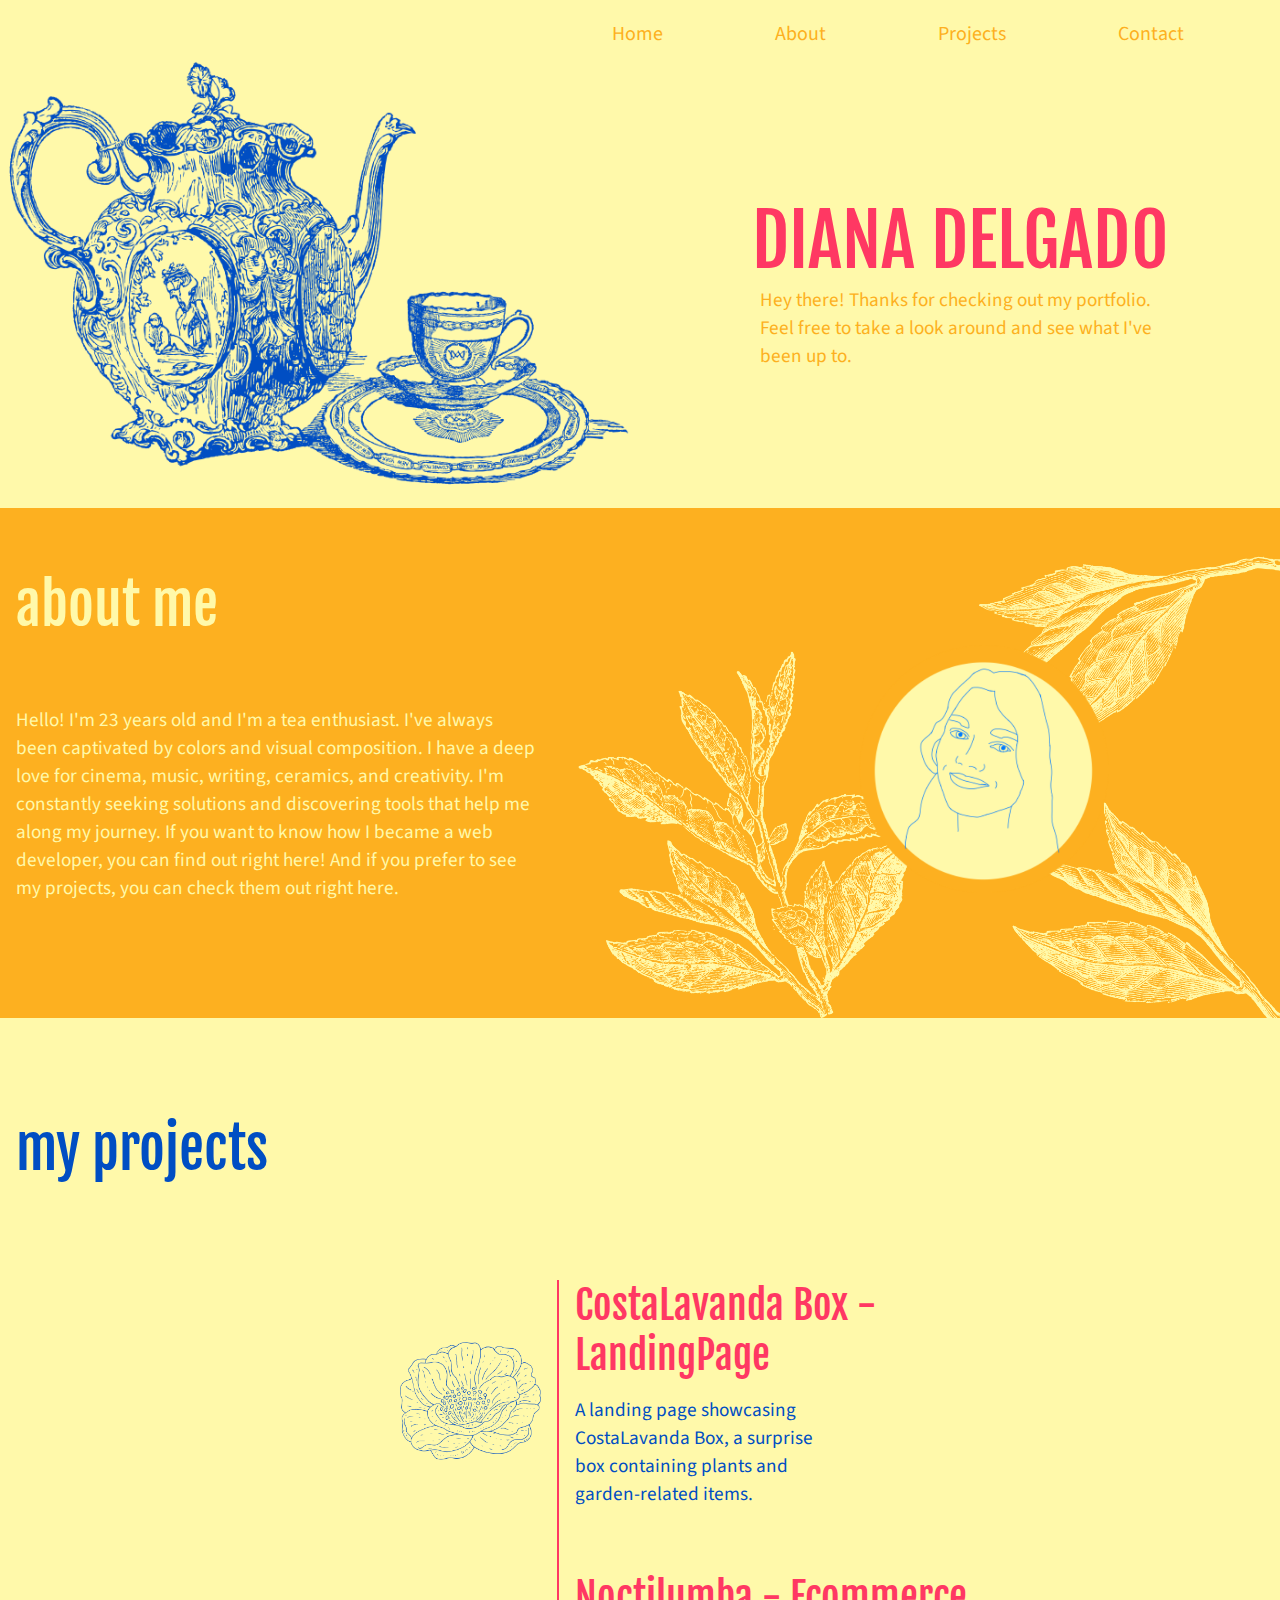
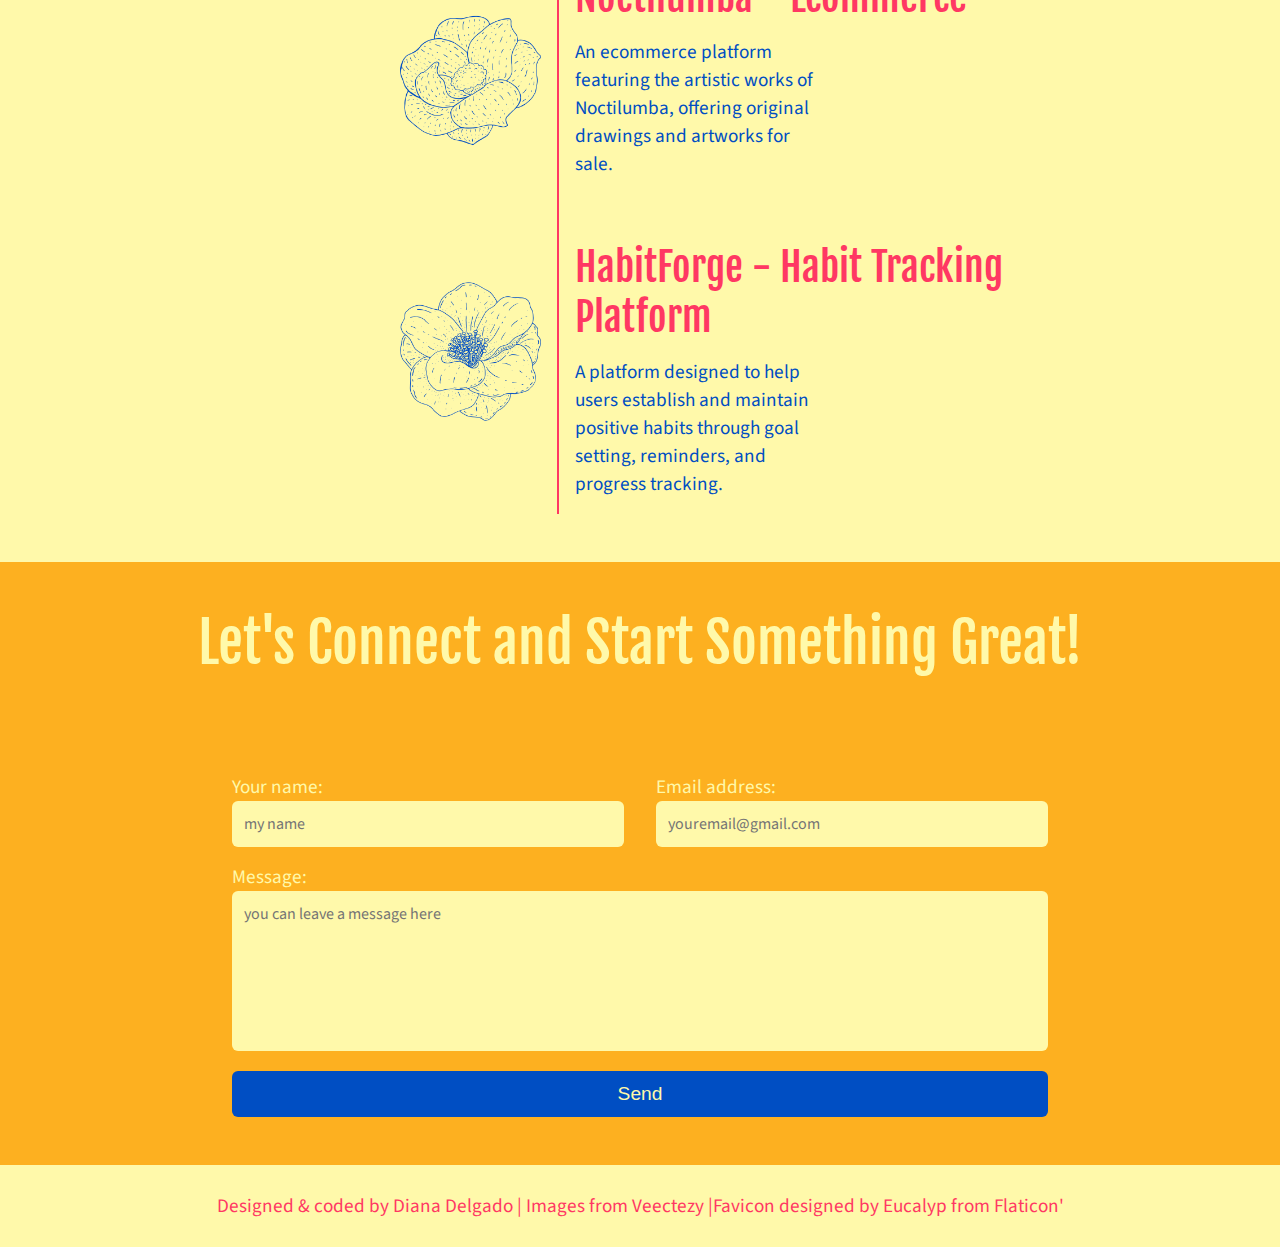
==== commit 3f2057a0: "Merge branch 'main' into responsive" ====
--- a/index.html
+++ b/index.html
@@ -138,4 +138,7 @@
 </body> 
 </html>
 
-<!--This project was created by Diana Delgado for Jovenes a Programar. Last update: September 2024-->+
+<!--This project was created by Diana Delgado for Jovenes a Programar. Last update: September 2024-->
+
+
--- a/styles.css
+++ b/styles.css
@@ -51,13 +51,13 @@
 
 /*===HEADER===*/
 
-/*!!!
- prox hacer que el header se vea siempre arriba, quede fijo (para que el enlace "home" tenga sentido) */
 #header {
     display: flex;
     justify-content: end;
-    /*position:  fixed;
-    width: 100%;*/
+    position:  fixed;
+    top: 0;
+    width: 100%;
+    height: 3.5rem;
     color: #ff3863;
     background: #fff9aa;
     font-family: "Source Sans 3", sans-serif;
@@ -91,6 +91,7 @@
 #home-section{
     background-color: #fff9aa;
     display: flex;
+    margin-top: 3.5rem;
 }
 /*??? 
 Display flex le dice al contenedor que es flexible 
@@ -406,6 +407,7 @@
     .nav-visible{
         opacity: 1;
         visibility: visible;
+        position: fixed;
     }
 
     .nav-list{
